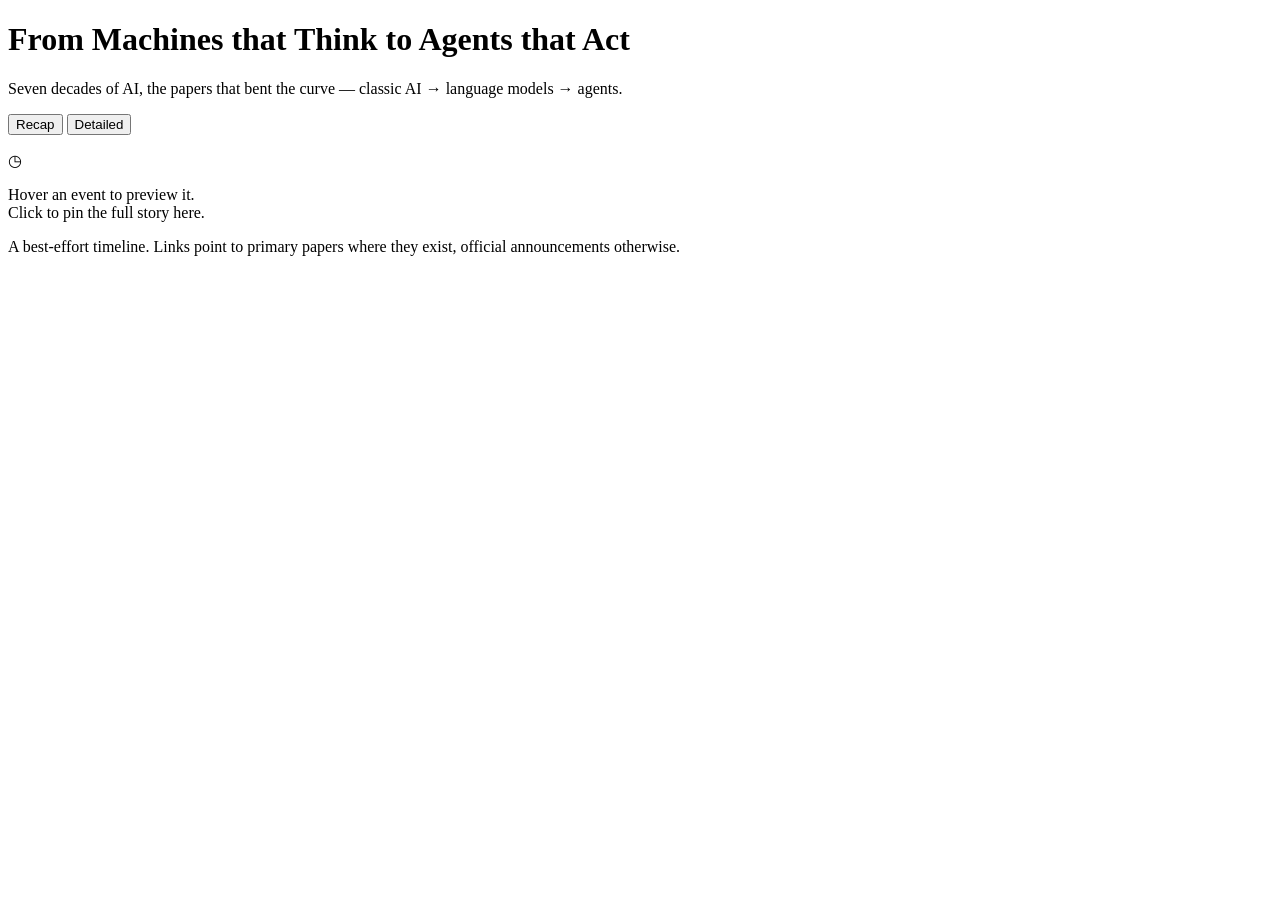
==== index.html @ b3e500d6 "chore: scaffold timeline project" ====
<!DOCTYPE html>
<html lang="en">
<head>
  <meta charset="UTF-8" />
  <meta name="viewport" content="width=device-width, initial-scale=1.0" />
  <title>AI → LLM → Agent · A Timeline</title>
  <link rel="stylesheet" href="styles.css" />
</head>
<body>
  <header class="site-header">
    <div class="title-block">
      <h1>From Machines that Think to Agents that Act</h1>
      <p class="tagline">Seven decades of AI, the papers that bent the curve — <span class="era-ai">classic AI</span> → <span class="era-llm">language models</span> → <span class="era-agent">agents</span>.</p>
    </div>
    <div class="view-toggle" role="group" aria-label="View density">
      <button id="toggle-brief" class="toggle-btn is-active" data-view="brief" aria-pressed="true">Recap</button>
      <button id="toggle-detailed" class="toggle-btn" data-view="detailed" aria-pressed="false">Detailed</button>
    </div>
  </header>

  <main class="timeline">
    <section id="spine" class="spine" aria-label="Timeline events"></section>
    <aside id="detail" class="detail" aria-live="polite">
      <div class="detail-empty">
        <p class="detail-empty-icon">◷</p>
        <p>Hover an event to preview it.<br/>Click to pin the full story here.</p>
      </div>
    </aside>
  </main>

  <footer class="site-footer">
    <p>A best-effort timeline. Links point to primary papers where they exist, official announcements otherwise.</p>
  </footer>

  <script src="app.js"></script>
</body>
</html>
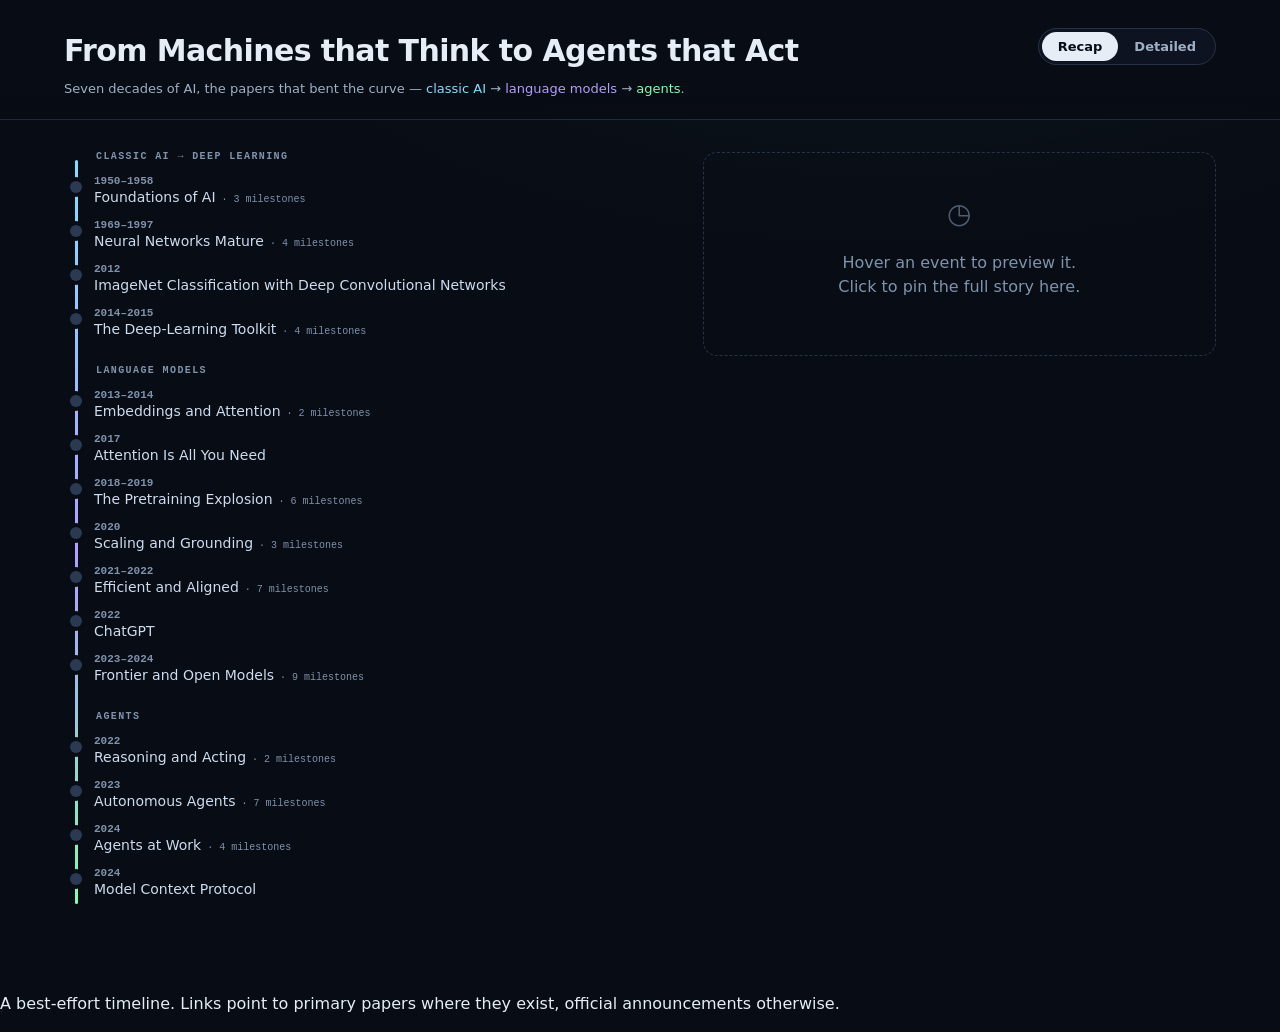
==== commit b5008f81: "polish: a11y refinements (keyboard focus, drop verbose live-region) + data load error handling" ====
--- a/index.html
+++ b/index.html
@@ -20,7 +20,7 @@
 
   <main class="timeline">
     <section id="spine" class="spine" aria-label="Timeline events"></section>
-    <aside id="detail" class="detail" aria-live="polite">
+    <aside id="detail" class="detail">
       <div class="detail-empty">
         <p class="detail-empty-icon">◷</p>
         <p>Hover an event to preview it.<br/>Click to pin the full story here.</p>
--- a/styles.css
+++ b/styles.css
@@ -0,0 +1,147 @@
+:root {
+  --bg:        #080c14;
+  --panel:     #0d1320;
+  --panel-2:   #121a2a;
+  --line:      #263247;
+  --line-soft: #1e2a3e;
+  --ink:       #e6edf6;
+  --ink-dim:   #9fb0c6;
+  --ink-faint: #7f93ac;
+  --era-ai:    #7ee0ff;
+  --era-llm:   #b39dff;
+  --era-agent: #7dffb0;
+  --mono: ui-monospace, SFMono-Regular, "SF Mono", Menlo, monospace;
+  --sans: -apple-system, system-ui, "Segoe UI", Roboto, sans-serif;
+}
+* { box-sizing: border-box; }
+html { scroll-behavior: smooth; }
+body {
+  margin: 0; background: var(--bg); color: var(--ink);
+  font-family: var(--sans); line-height: 1.5;
+  background-image: radial-gradient(1200px 600px at 70% -10%, rgba(126,224,255,.05), transparent 60%);
+}
+.era-ai { color: var(--era-ai); } .era-llm { color: var(--era-llm); } .era-agent { color: var(--era-agent); }
+
+.site-header {
+  display: flex; justify-content: space-between; align-items: flex-start; gap: 24px;
+  padding: 28px clamp(16px, 5vw, 64px) 20px;
+  border-bottom: 1px solid var(--line-soft);
+  position: sticky; top: 0; z-index: 5;
+  background: linear-gradient(180deg, var(--bg) 70%, rgba(8,12,20,.85));
+  backdrop-filter: blur(6px);
+}
+.title-block h1 { margin: 0 0 6px; font-size: clamp(20px, 3vw, 30px); letter-spacing: -.02em; }
+.tagline { margin: 0; color: var(--ink-dim); font-size: 13px; }
+
+.view-toggle { display: inline-flex; background: var(--panel); border: 1px solid var(--line); border-radius: 999px; padding: 3px; flex-shrink: 0; }
+.toggle-btn {
+  appearance: none; border: 0; background: transparent; color: var(--ink-dim);
+  font-family: var(--sans); font-size: 13px; font-weight: 600; padding: 7px 16px;
+  border-radius: 999px; cursor: pointer; transition: color .2s, background .2s;
+}
+.toggle-btn.is-active { color: var(--bg); background: var(--ink); }
+.toggle-btn:not(.is-active):hover { color: var(--ink); }
+
+.timeline {
+  display: grid; grid-template-columns: minmax(0, 1.15fr) minmax(0, 1fr);
+  gap: clamp(16px, 4vw, 48px);
+  padding: 32px clamp(16px, 5vw, 64px) 64px;
+  align-items: start;
+}
+
+/* spine */
+.spine { position: relative; padding-left: 30px; }
+.spine::before {
+  content: ""; position: absolute; left: 11px; top: 8px; bottom: 8px; width: 3px;
+  border-radius: 2px;
+  background: linear-gradient(180deg, var(--era-ai), var(--era-llm) 55%, var(--era-agent));
+}
+.era-band { font: 600 10px/1 var(--mono); letter-spacing: .14em; text-transform: uppercase;
+  color: var(--ink-faint); margin: 26px 0 14px; padding-left: 2px; }
+.era-band:first-child { margin-top: 0; }
+
+.event { position: relative; margin: 0 0 12px; cursor: pointer; }
+.event-dot {
+  position: absolute; left: -24px; top: 5px; width: 12px; height: 12px; border-radius: 50%;
+  background: #2b3a52; box-shadow: 0 0 0 4px var(--bg); transition: background .2s, box-shadow .2s, transform .2s;
+}
+.event-year { font: 600 11px/1 var(--mono); color: var(--ink-faint); }
+.event-title { font-size: 14px; color: #cddcef; transition: color .2s; }
+.event:hover .event-title, .event:focus-visible .event-title { color: #fff; }
+.event-count { font: 500 10px/1 var(--mono); color: var(--ink-faint); margin-left: 6px; }
+.event:focus-visible { outline: none; }
+
+/* ── Block A: hover inline-expand + dot flair ── */
+.event:hover .event-dot, .event:focus-visible .event-dot {
+  background: var(--c); box-shadow: 0 0 0 4px var(--bg), 0 0 12px var(--c);
+  transform: scale(1.15);
+}
+.event-inline { overflow: hidden; max-height: 0; opacity: 0;
+  transition: max-height .22s ease, opacity .22s ease, margin .22s ease; margin-top: 0; }
+.event-inline[hidden] { display: block; } /* animate instead of snap */
+.event.is-open .event-inline { max-height: 180px; opacity: 1; margin-top: 8px; }
+.inline-card {
+  background: var(--panel-2); border: 1px solid var(--line);
+  border-left: 3px solid var(--c); border-radius: 9px; padding: 9px 12px;
+  font-size: 12px; line-height: 1.5; color: var(--ink-dim);
+}
+.inline-card .it { font: 600 9px/1.4 var(--mono); letter-spacing: .08em; text-transform: uppercase; color: var(--c); display: block; margin-bottom: 3px; }
+.inline-card .hint { color: var(--ink-faint); }
+@media (prefers-reduced-motion: reduce) {
+  .event-inline { transition: none; }
+}
+
+/* ── Block B: pinned detail panel + opening reveal + diagrams ── */
+.detail { position: sticky; top: 120px; }
+.detail-empty { border: 1px dashed var(--line); border-radius: 14px; padding: 40px 24px;
+  text-align: center; color: var(--ink-faint); }
+.detail-empty-icon { font-size: 28px; margin: 0 0 10px; opacity: .6; }
+
+.detail-card {
+  background: var(--panel); border: 1px solid var(--line);
+  border-left: 3px solid var(--c); border-radius: 14px; padding: 22px 22px 24px;
+  transform-origin: top center;
+}
+.detail-card.revealing { animation: cardOpen .26s cubic-bezier(.2,.7,.3,1); }
+@keyframes cardOpen {
+  from { opacity: 0; transform: scaleY(.96) translateY(-6px); }
+  to   { opacity: 1; transform: none; }
+}
+.detail-card .d-era { font: 600 10px/1 var(--mono); letter-spacing: .12em; text-transform: uppercase; color: var(--c); }
+.detail-card h2 { margin: 6px 0 2px; font-size: 21px; color: #fff; }
+.detail-card .d-meta { font: 11px/1.4 var(--mono); color: var(--ink-faint); margin-bottom: 14px; }
+.detail-card .d-long { font-size: 13.5px; line-height: 1.65; color: #c4d2e4; margin: 0 0 14px; }
+.detail-card .d-diagram { background: #0a0f17; border: 1px dashed var(--line); border-radius: 10px;
+  padding: 14px; margin: 0 0 14px; text-align: center; font: 10px/1.4 var(--mono); color: var(--ink-faint); }
+.detail-card .d-diagram svg { display: block; margin: 0 auto 6px; }
+.detail-card .d-impact { background: rgba(125,255,176,.06); border-left: 2px solid var(--era-agent);
+  border-radius: 7px; padding: 9px 12px; font-size: 12px; color: #a9e8c4; margin: 0 0 14px; }
+.detail-card .d-members { list-style: none; padding: 0; margin: 0 0 14px; }
+.detail-card .d-members li { font-size: 12px; padding: 4px 0; border-top: 1px solid var(--line-soft); }
+.detail-card .d-members .my { font-family: var(--mono); color: var(--ink-faint); margin-right: 8px; }
+.detail-card .d-members a { color: var(--ink-dim); text-decoration: none; }
+.detail-card .d-members a:hover { color: var(--ink); text-decoration: underline; }
+.detail-card .d-link { display: inline-block; font: 600 12px/1 var(--sans); color: var(--bg);
+  background: var(--c); border-radius: 7px; padding: 9px 14px; text-decoration: none; }
+.detail-card.revealing > * { animation: blockIn .3s both; }
+.detail-card.revealing > *:nth-child(1){animation-delay:.02s}
+.detail-card.revealing > *:nth-child(2){animation-delay:.05s}
+.detail-card.revealing > *:nth-child(3){animation-delay:.09s}
+.detail-card.revealing > *:nth-child(4){animation-delay:.13s}
+.detail-card.revealing > *:nth-child(5){animation-delay:.17s}
+.detail-card.revealing > *:nth-child(6){animation-delay:.21s}
+@keyframes blockIn { from { opacity: 0; transform: translateY(8px); } to { opacity: 1; transform: none; } }
+.event.is-pinned .event-dot { background: var(--c); box-shadow: 0 0 0 4px var(--bg), 0 0 14px var(--c); }
+@media (prefers-reduced-motion: reduce) {
+  .detail-card.revealing, .detail-card.revealing > * { animation: none; }
+}
+
+.load-error { color: var(--ink-dim); font-size: 14px; line-height: 1.6; max-width: 46ch; }
+.load-error code { font-family: var(--mono); color: var(--era-ai); }
+
+@media (max-width: 760px) {
+  .timeline { grid-template-columns: 1fr; }
+  .detail { position: static; order: 2; }
+  .detail:empty { display: none; }
+  .site-header { flex-direction: column; gap: 14px; }
+}
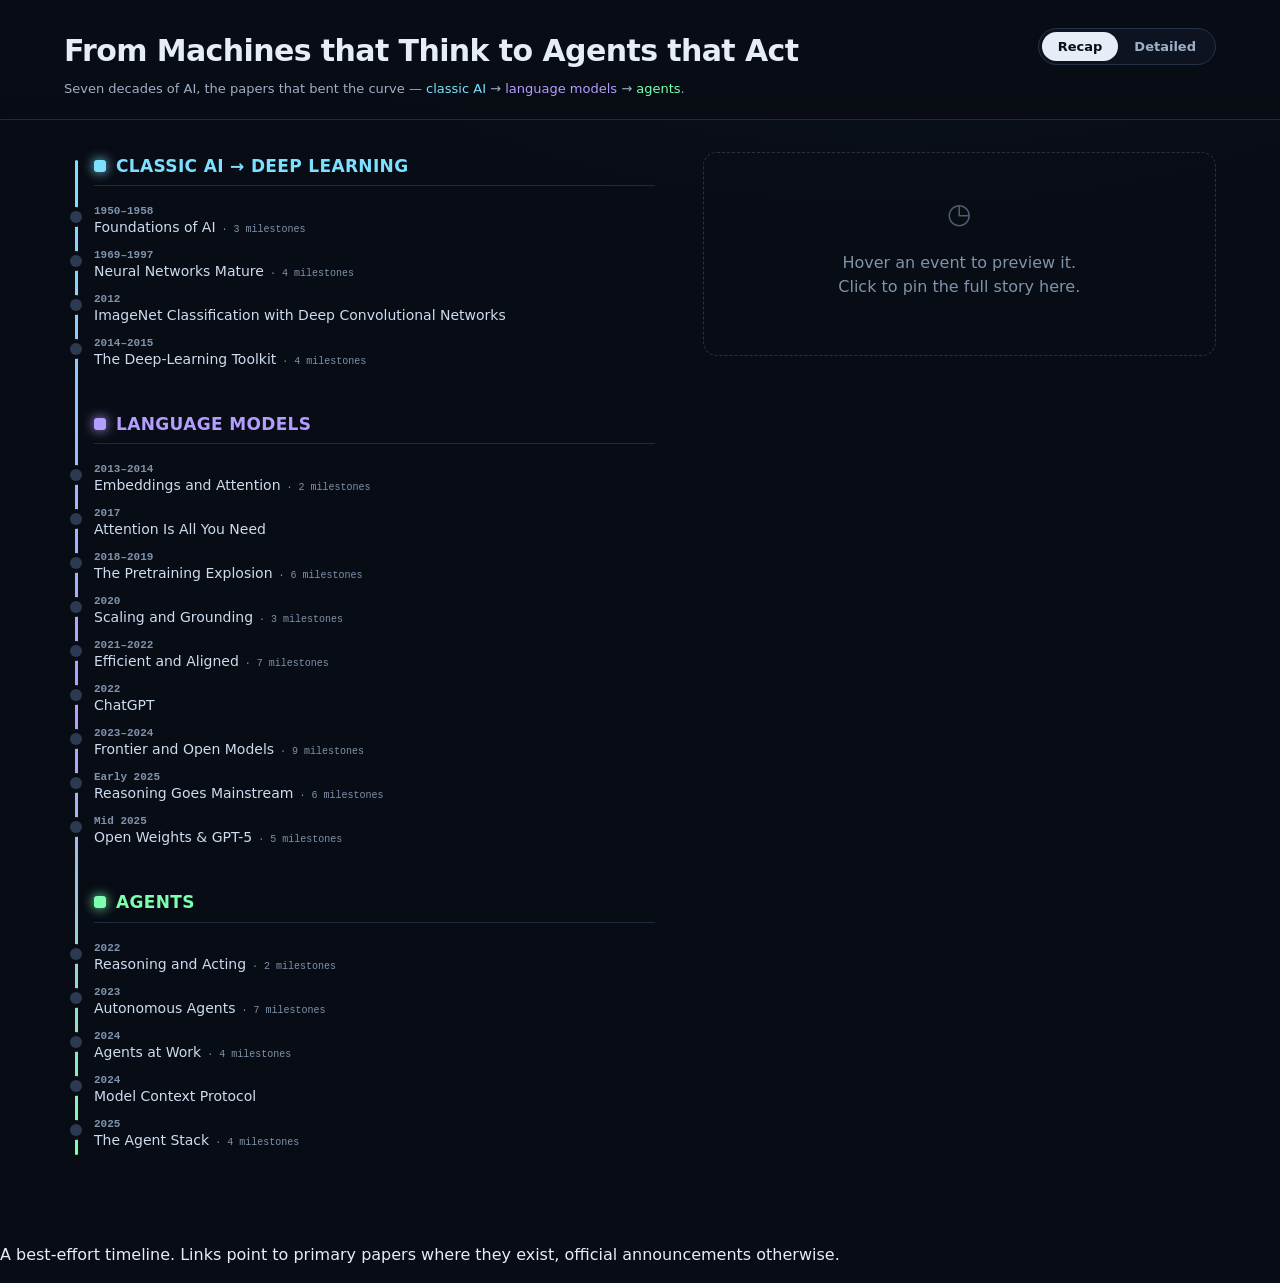
==== commit f7122eda: "feat: enlarge era headings, type filters, 8 new diagrams, local image pipeline" ====
--- a/index.html
+++ b/index.html
@@ -18,6 +18,8 @@
     </div>
   </header>
 
+  <nav id="filters" class="filters" aria-label="Filter events by type" hidden></nav>
+
   <main class="timeline">
     <section id="spine" class="spine" aria-label="Timeline events"></section>
     <aside id="detail" class="detail">
--- a/styles.css
+++ b/styles.css
@@ -56,9 +56,13 @@
   border-radius: 2px;
   background: linear-gradient(180deg, var(--era-ai), var(--era-llm) 55%, var(--era-agent));
 }
-.era-band { font: 600 10px/1 var(--mono); letter-spacing: .14em; text-transform: uppercase;
-  color: var(--ink-faint); margin: 26px 0 14px; padding-left: 2px; }
-.era-band:first-child { margin-top: 0; }
+/* Era sub-headings: large, colored section dividers that clearly outrank event titles. */
+.era-band { font: 800 17px/1.2 var(--sans); letter-spacing: .02em; text-transform: uppercase;
+  margin: 44px 0 20px; padding-bottom: 9px; border-bottom: 1px solid var(--line-soft);
+  display: flex; align-items: center; gap: 10px; }
+.era-band::before { content: ""; width: 12px; height: 12px; border-radius: 3px;
+  background: currentColor; box-shadow: 0 0 12px currentColor; flex-shrink: 0; }
+.era-band:first-child { margin-top: 4px; }
 
 .event { position: relative; margin: 0 0 12px; cursor: pointer; }
 .event-dot {
@@ -139,6 +143,24 @@
 .load-error { color: var(--ink-dim); font-size: 14px; line-height: 1.6; max-width: 46ch; }
 .load-error code { font-family: var(--mono); color: var(--era-ai); }
 
+/* Type filter bar (Detailed view only) */
+.filters { display: flex; align-items: center; gap: 8px; flex-wrap: wrap;
+  padding: 4px clamp(16px, 5vw, 64px) 0; }
+.filters[hidden] { display: none; }
+.filter-label { font: 600 10px/1 var(--mono); letter-spacing: .12em; text-transform: uppercase;
+  color: var(--ink-faint); margin-right: 4px; }
+.filter-btn { appearance: none; border: 1px solid var(--line); background: var(--panel);
+  color: var(--ink-dim); font: 600 12px/1 var(--sans); padding: 7px 14px; border-radius: 999px;
+  cursor: pointer; transition: color .15s, background .15s, border-color .15s; }
+.filter-btn:hover { color: var(--ink); border-color: #3a4a63; }
+.filter-btn.is-active { color: var(--bg); background: var(--ink); border-color: var(--ink); }
+
+/* Local images in the detail panel */
+.detail-card .d-image { margin: 0 0 14px; }
+.detail-card .d-image img { width: 100%; height: auto; display: block;
+  border-radius: 10px; border: 1px solid var(--line); }
+.detail-card .d-image figcaption { font: 10px/1.4 var(--mono); color: var(--ink-faint); margin-top: 6px; }
+
 @media (max-width: 760px) {
   .timeline { grid-template-columns: 1fr; }
   .detail { position: static; order: 2; }
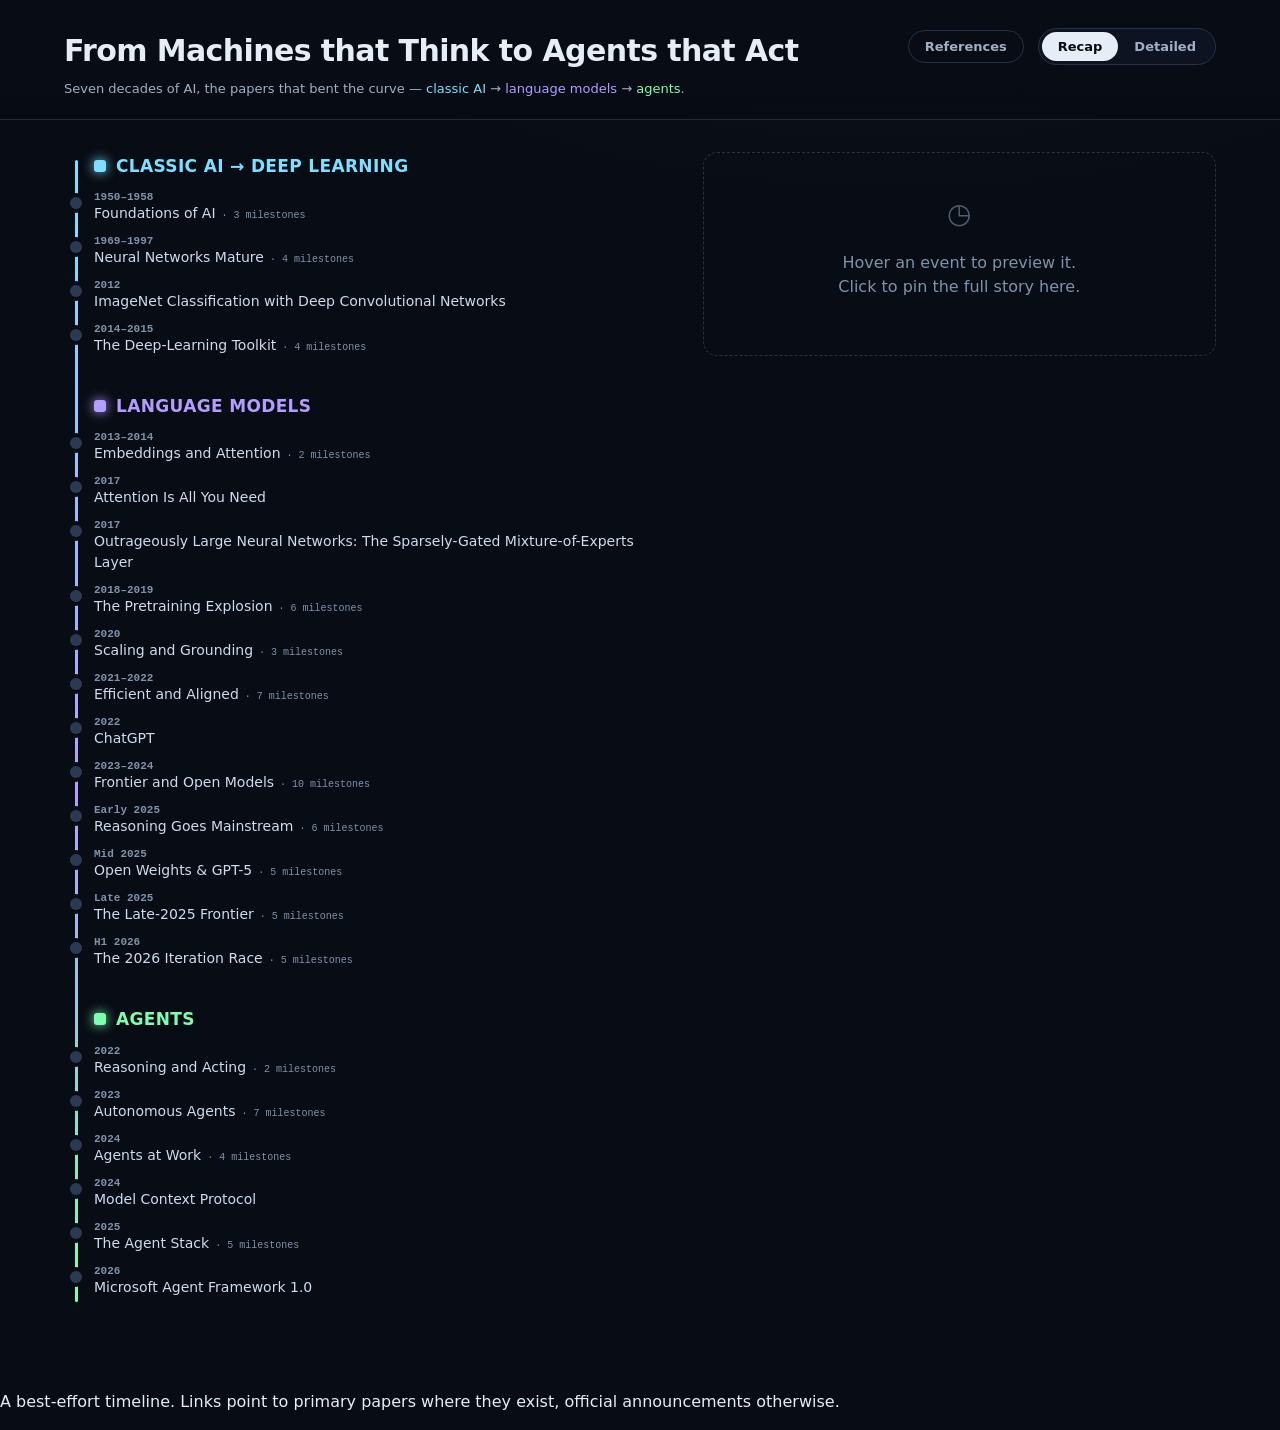
==== commit d7907f8c: "feat: References page + sourced source dates - Add a References view (references.html/.js) linked fr" ====
--- a/index.html
+++ b/index.html
@@ -12,9 +12,12 @@
       <h1>From Machines that Think to Agents that Act</h1>
       <p class="tagline">Seven decades of AI, the papers that bent the curve — <span class="era-ai">classic AI</span> → <span class="era-llm">language models</span> → <span class="era-agent">agents</span>.</p>
     </div>
-    <div class="view-toggle" role="group" aria-label="View density">
-      <button id="toggle-brief" class="toggle-btn is-active" data-view="brief" aria-pressed="true">Recap</button>
-      <button id="toggle-detailed" class="toggle-btn" data-view="detailed" aria-pressed="false">Detailed</button>
+    <div class="header-actions">
+      <a class="nav-link" href="references.html">References</a>
+      <div class="view-toggle" role="group" aria-label="View density">
+        <button id="toggle-brief" class="toggle-btn is-active" data-view="brief" aria-pressed="true">Recap</button>
+        <button id="toggle-detailed" class="toggle-btn" data-view="detailed" aria-pressed="false">Detailed</button>
+      </div>
     </div>
   </header>
 
--- a/styles.css
+++ b/styles.css
@@ -42,6 +42,13 @@
 .toggle-btn.is-active { color: var(--bg); background: var(--ink); }
 .toggle-btn:not(.is-active):hover { color: var(--ink); }
 
+.header-actions { display: flex; align-items: center; gap: 14px; flex-shrink: 0; }
+.nav-link {
+  font: 600 13px/1 var(--sans); color: var(--ink-dim); text-decoration: none;
+  border: 1px solid var(--line); border-radius: 999px; padding: 9px 16px; white-space: nowrap;
+}
+.nav-link:hover { color: var(--ink); border-color: #3a4a63; }
+
 .timeline {
   display: grid; grid-template-columns: minmax(0, 1.15fr) minmax(0, 1fr);
   gap: clamp(16px, 4vw, 48px);
@@ -56,10 +63,9 @@
   border-radius: 2px;
   background: linear-gradient(180deg, var(--era-ai), var(--era-llm) 55%, var(--era-agent));
 }
-/* Era sub-headings: large, colored section dividers that clearly outrank event titles. */
+/* Era sub-headings: large, colored section headers that clearly outrank event titles. */
 .era-band { font: 800 17px/1.2 var(--sans); letter-spacing: .02em; text-transform: uppercase;
-  margin: 44px 0 20px; padding-bottom: 9px; border-bottom: 1px solid var(--line-soft);
-  display: flex; align-items: center; gap: 10px; }
+  margin: 40px 0 16px; display: flex; align-items: center; gap: 10px; }
 .era-band::before { content: ""; width: 12px; height: 12px; border-radius: 3px;
   background: currentColor; box-shadow: 0 0 12px currentColor; flex-shrink: 0; }
 .era-band:first-child { margin-top: 4px; }
@@ -155,15 +161,70 @@
 .filter-btn:hover { color: var(--ink); border-color: #3a4a63; }
 .filter-btn.is-active { color: var(--bg); background: var(--ink); border-color: var(--ink); }
 
+/* Acronym tooltips in the click summary */
+.gloss { text-decoration: none; border-bottom: 1px dotted var(--ink-faint);
+  cursor: help; position: relative; font-style: normal; }
+.gloss:hover, .gloss:focus-visible { border-bottom-color: var(--c, var(--era-llm)); outline: none; }
+.gloss::after {
+  content: attr(data-tip); position: absolute; left: 50%; bottom: calc(100% + 9px);
+  transform: translateX(-50%) translateY(4px);
+  background: #18223a; color: var(--ink); border: 1px solid var(--c, var(--line));
+  border-radius: 9px; padding: 7px 11px; font: 500 11.5px/1.45 var(--sans);
+  white-space: normal; width: max-content; max-width: 230px; text-align: center;
+  box-shadow: 0 10px 30px rgba(0,0,0,.55); opacity: 0; pointer-events: none;
+  transition: opacity .15s ease, transform .15s ease; z-index: 30; }
+.gloss::before {
+  content: ""; position: absolute; left: 50%; bottom: calc(100% + 3px);
+  transform: translateX(-50%); border: 6px solid transparent;
+  border-top-color: var(--c, var(--line)); opacity: 0; transition: opacity .15s ease; z-index: 30; }
+.gloss:hover::after, .gloss:focus-visible::after { opacity: 1; transform: translateX(-50%) translateY(0); }
+.gloss:hover::before, .gloss:focus-visible::before { opacity: 1; }
+
 /* Local images in the detail panel */
 .detail-card .d-image { margin: 0 0 14px; }
 .detail-card .d-image img { width: 100%; height: auto; display: block;
   border-radius: 10px; border: 1px solid var(--line); }
 .detail-card .d-image figcaption { font: 10px/1.4 var(--mono); color: var(--ink-faint); margin-top: 6px; }
 
+/* ── References page ── */
+.references { padding: 32px clamp(16px, 5vw, 64px) 64px; max-width: 1080px; }
+.ref-loading { color: var(--ink-faint); font-size: 14px; }
+.ref-group { margin: 0 0 34px; }
+.ref-domain {
+  display: flex; align-items: baseline; gap: 12px;
+  padding-bottom: 10px; margin-bottom: 12px; border-bottom: 1px solid var(--line-soft);
+}
+/* Domain is the headline: large, bright mono — clearly outranks its entries. */
+.ref-domain-name { font: 800 21px/1.15 var(--mono); color: #fff; letter-spacing: -.01em; }
+.ref-count {
+  font: 600 10px/1 var(--mono); letter-spacing: .12em; text-transform: uppercase;
+  color: var(--ink-faint);
+}
+.ref-list { list-style: none; margin: 0; padding: 0; }
+.ref-entry {
+  position: relative; display: flex; align-items: baseline; gap: 10px;
+  padding: 5px 0 5px 18px; font-size: 13.5px; line-height: 1.5;
+}
+.ref-entry::before {
+  content: ""; position: absolute; left: 1px; top: 10px; width: 7px; height: 7px;
+  border-radius: 50%; background: var(--dot, var(--ink-faint));
+}
+.ref-entry[data-era="ai"]    { --dot: var(--era-ai); }
+.ref-entry[data-era="llm"]   { --dot: var(--era-llm); }
+.ref-entry[data-era="agent"] { --dot: var(--era-agent); }
+.ref-date {
+  flex-shrink: 0; min-width: 92px; white-space: nowrap;
+  font: 600 12.5px/1.5 var(--mono); color: var(--ink-faint);
+}
+.ref-sep { flex-shrink: 0; color: var(--line); }
+.ref-topic { color: var(--ink-dim); text-decoration: none; }
+.ref-topic:hover { color: var(--ink); text-decoration: underline; }
+
 @media (max-width: 760px) {
   .timeline { grid-template-columns: 1fr; }
   .detail { position: static; order: 2; }
   .detail:empty { display: none; }
   .site-header { flex-direction: column; gap: 14px; }
-}
+  .ref-entry { flex-wrap: wrap; row-gap: 0; }
+  .ref-entry .ref-sep { display: none; }
+}
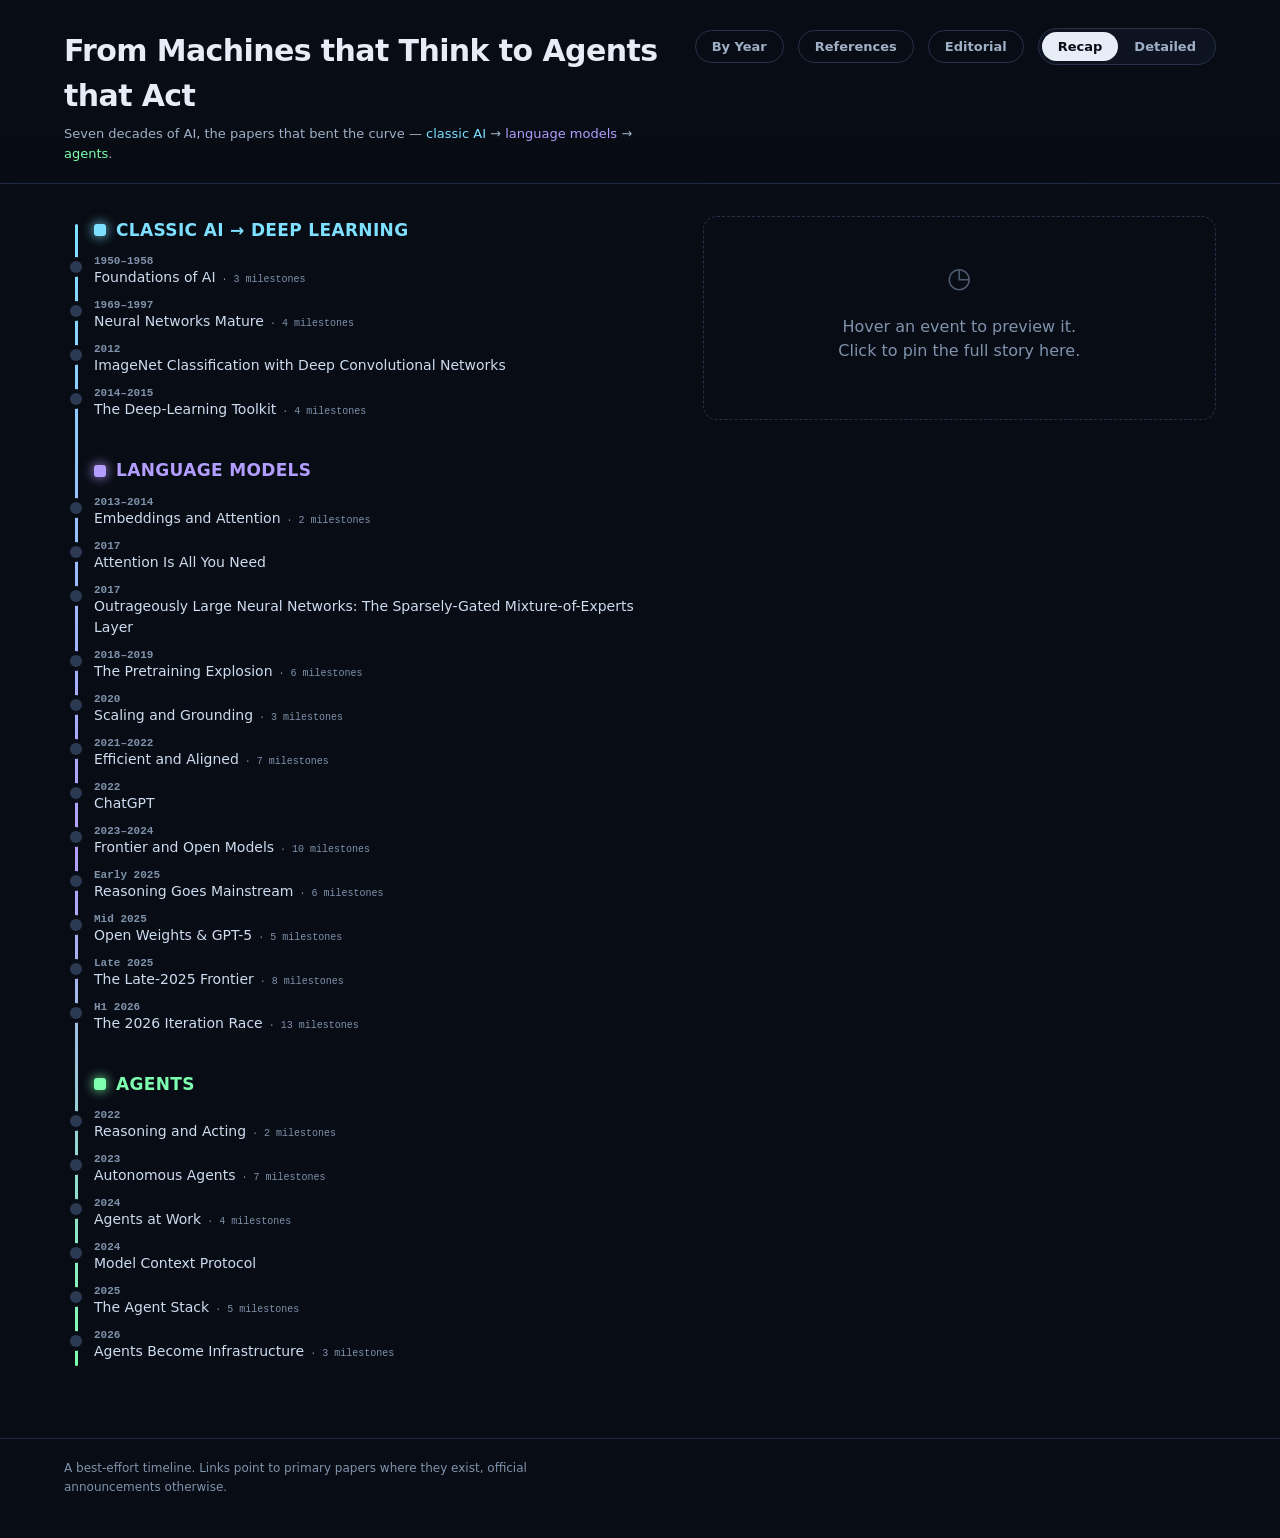
==== commit 49e44e46: "feat: Editorial Notes page + horizontal "By Year" view - editorial.html: short curated-not-comprehen" ====
--- a/index.html
+++ b/index.html
@@ -13,7 +13,9 @@
       <p class="tagline">Seven decades of AI, the papers that bent the curve — <span class="era-ai">classic AI</span> → <span class="era-llm">language models</span> → <span class="era-agent">agents</span>.</p>
     </div>
     <div class="header-actions">
+      <a class="nav-link" href="years.html">By Year</a>
       <a class="nav-link" href="references.html">References</a>
+      <a class="nav-link" href="editorial.html">Editorial</a>
       <div class="view-toggle" role="group" aria-label="View density">
         <button id="toggle-brief" class="toggle-btn is-active" data-view="brief" aria-pressed="true">Recap</button>
         <button id="toggle-detailed" class="toggle-btn" data-view="detailed" aria-pressed="false">Detailed</button>
@@ -37,6 +39,7 @@
     <p>A best-effort timeline. Links point to primary papers where they exist, official announcements otherwise.</p>
   </footer>
 
+  <script src="timeline-core.js"></script>
   <script src="app.js"></script>
 </body>
 </html>
--- a/styles.css
+++ b/styles.css
@@ -149,6 +149,15 @@
 .load-error { color: var(--ink-dim); font-size: 14px; line-height: 1.6; max-width: 46ch; }
 .load-error code { font-family: var(--mono); color: var(--era-ai); }
 
+/* Footer disclaimers: quiet small-print that recedes from the content. */
+.site-footer {
+  padding: 20px clamp(16px, 5vw, 64px) 40px;
+  border-top: 1px solid var(--line-soft);
+  color: var(--ink-faint);
+}
+.site-footer p { margin: 0; font-size: 12px; line-height: 1.6; max-width: 72ch; }
+.site-footer code { font-family: var(--mono); font-size: 11.5px; color: var(--ink-dim); }
+
 /* Type filter bar (Detailed view only) */
 .filters { display: flex; align-items: center; gap: 8px; flex-wrap: wrap;
   padding: 4px clamp(16px, 5vw, 64px) 0; }
@@ -220,11 +229,75 @@
 .ref-topic { color: var(--ink-dim); text-decoration: none; }
 .ref-topic:hover { color: var(--ink); text-decoration: underline; }
 
+/* ── Editorial page ── */
+.editorial { padding: 32px clamp(16px, 5vw, 64px) 56px; max-width: 720px; }
+.editorial .lead { margin: 0 0 22px; font-size: 16px; line-height: 1.7; color: var(--ink); }
+.editorial h2 {
+  margin: 28px 0 8px; font: 700 13px/1.3 var(--sans); letter-spacing: .04em;
+  text-transform: uppercase; color: var(--era-llm);
+}
+.editorial p { margin: 0 0 12px; font-size: 14px; line-height: 1.75; color: var(--ink-dim); }
+.editorial a { color: var(--era-ai); text-decoration: none; }
+.editorial a:hover { text-decoration: underline; }
+.editorial strong { color: var(--ink); }
+.editorial em { font-style: normal; font-weight: 600; color: var(--ink); }
+
+/* ── By Year (horizontal) view ── */
+.years { padding: 18px clamp(16px, 5vw, 64px) 56px; }
+.years-scroll { overflow-x: auto; overflow-y: hidden; padding-top: 8px; }
+.years-chart {
+  display: flex; align-items: flex-end; gap: 0; width: max-content;
+  min-height: 300px; padding-right: 48px;
+}
+.yr-col { flex: 0 0 22px; width: 22px; display: flex; flex-direction: column; align-items: center; }
+.yr-stack { display: flex; flex-direction: column-reverse; align-items: center; gap: 3px; padding-bottom: 6px; }
+.yr-chip {
+  width: 14px; height: 11px; padding: 0; border-radius: 3px; cursor: pointer;
+  border: 1px solid var(--c); background: color-mix(in srgb, var(--c) 26%, transparent);
+  transition: transform .12s ease, box-shadow .12s ease, background .12s ease;
+}
+.yr-chip[data-era="ai"] { --c: var(--era-ai); }
+.yr-chip[data-era="llm"] { --c: var(--era-llm); }
+.yr-chip[data-era="agent"] { --c: var(--era-agent); }
+.yr-chip:hover, .yr-chip:focus-visible {
+  transform: scale(1.28); outline: none; background: var(--c); box-shadow: 0 0 10px var(--c);
+}
+.yr-chip.is-pinned { background: var(--c); box-shadow: 0 0 0 2px var(--bg), 0 0 0 3px var(--c); }
+.yr-tick {
+  width: 100%; min-height: 16px; padding-top: 5px; border-top: 1px solid var(--line-soft);
+  font: 600 9px/1 var(--mono); color: var(--ink-faint); text-align: center;
+}
+.yr-tick.is-labelled { color: var(--ink-dim); }
+.years-hint { margin: 14px 0 26px; font-size: 12px; color: var(--ink-faint); }
+.years-detail { max-width: 640px; }
+.years-detail:empty { display: none; }
+
+/* floating hover tooltip for the by-year chips */
+.years-tip {
+  position: fixed; z-index: 50; max-width: 280px; pointer-events: none;
+  background: #18223a; border: 1px solid var(--c, var(--line));
+  border-left: 3px solid var(--c, var(--era-llm)); border-radius: 10px; padding: 9px 12px;
+  box-shadow: 0 12px 34px rgba(0,0,0,.6);
+  opacity: 0; transform: translateY(4px); transition: opacity .14s ease, transform .14s ease;
+}
+.years-tip.is-on { opacity: 1; transform: translateY(0); }
+.years-tip[hidden] { display: none; }
+.years-tip .tip-meta {
+  display: block; margin-bottom: 3px; font: 600 9px/1.4 var(--mono);
+  letter-spacing: .08em; text-transform: uppercase; color: var(--c, var(--era-llm));
+}
+.years-tip .tip-title { display: block; margin-bottom: 3px; font-size: 13px; color: #fff; }
+.years-tip .tip-short { display: block; font-size: 11.5px; line-height: 1.5; color: var(--ink-dim); }
+@media (prefers-reduced-motion: reduce) {
+  .yr-chip, .years-tip { transition: none; }
+}
+
 @media (max-width: 760px) {
   .timeline { grid-template-columns: 1fr; }
   .detail { position: static; order: 2; }
   .detail:empty { display: none; }
   .site-header { flex-direction: column; gap: 14px; }
+  .header-actions { flex-wrap: wrap; }
   .ref-entry { flex-wrap: wrap; row-gap: 0; }
   .ref-entry .ref-sep { display: none; }
 }
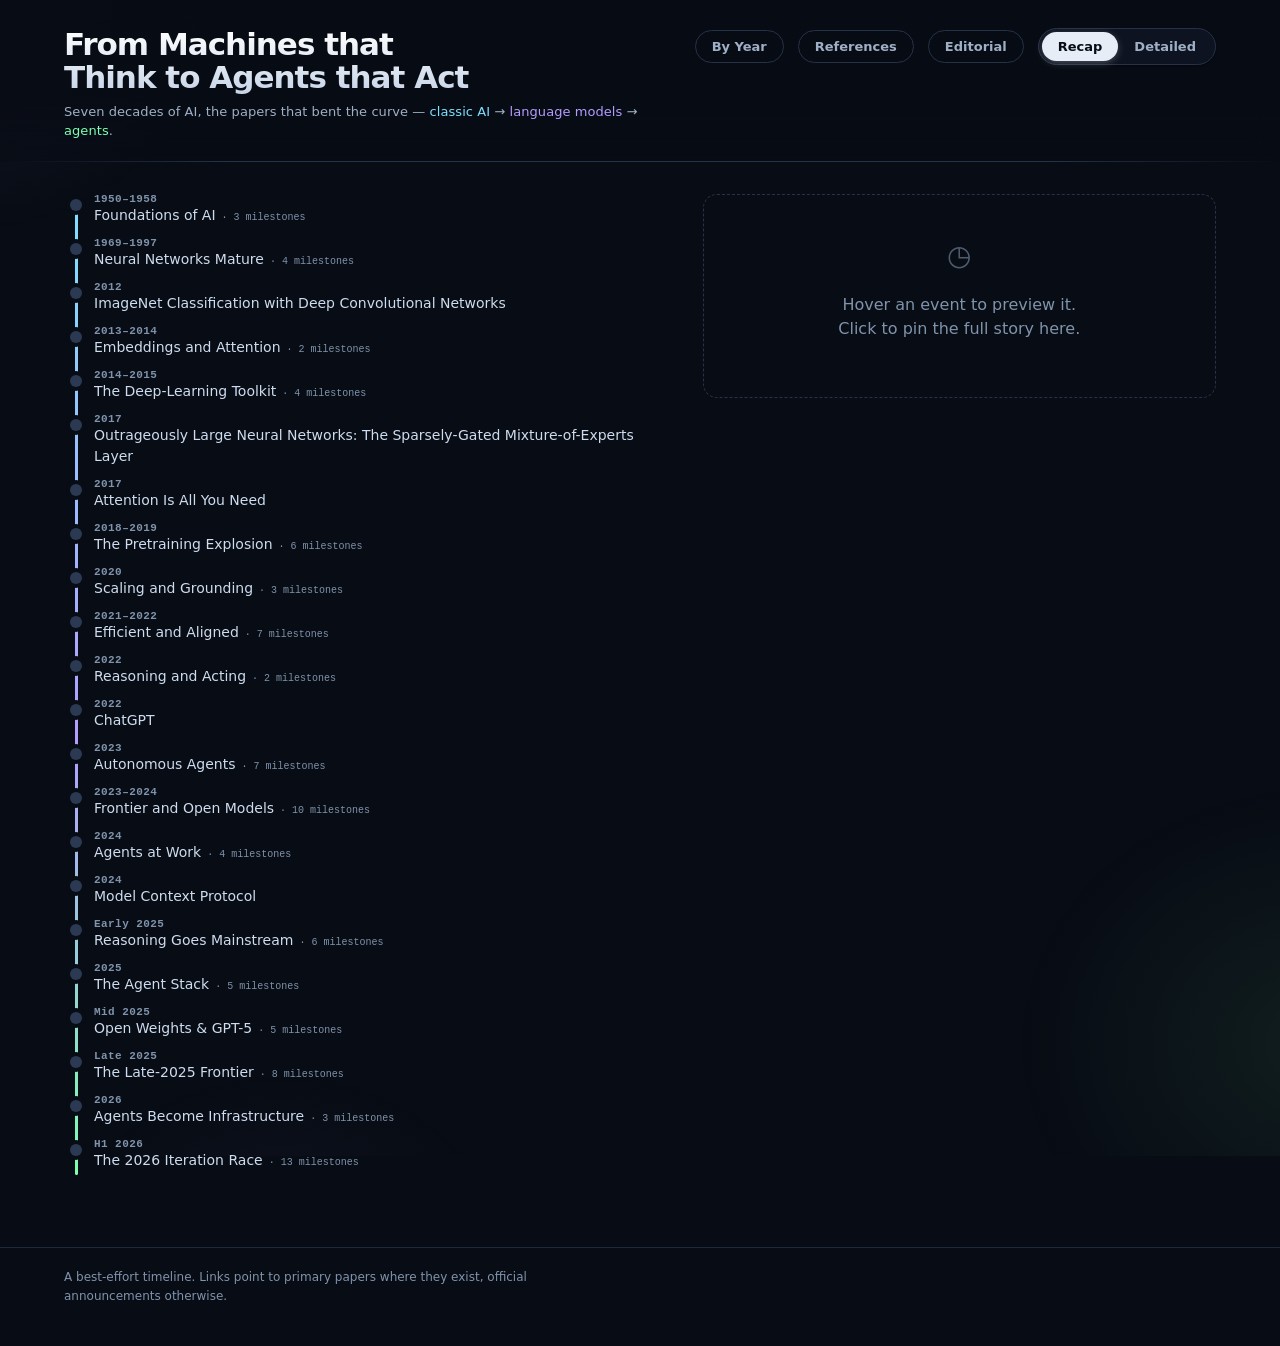
==== commit 2e1e5766: "feat: integrate Claude Design motion layer (chronological kept) Bring in the redesign's motion/polis" ====
--- a/index.html
+++ b/index.html
@@ -5,6 +5,7 @@
   <meta name="viewport" content="width=device-width, initial-scale=1.0" />
   <title>AI → LLM → Agent · A Timeline</title>
   <link rel="stylesheet" href="styles.css" />
+  <script src="motion.js"></script>
 </head>
 <body>
   <header class="site-header">
--- a/styles.css
+++ b/styles.css
@@ -1,5 +1,6 @@
 :root {
   --bg:        #080c14;
+  --bg-2:      #0a0f1a;
   --panel:     #0d1320;
   --panel-2:   #121a2a;
   --line:      #263247;
@@ -12,42 +13,97 @@
   --era-agent: #7dffb0;
   --mono: ui-monospace, SFMono-Regular, "SF Mono", Menlo, monospace;
   --sans: -apple-system, system-ui, "Segoe UI", Roboto, sans-serif;
+
+  /* motion system */
+  --ease-out:    cubic-bezier(.22,.7,.24,1);
+  --ease-spring: cubic-bezier(.34,1.46,.5,1);
+  --ease-soft:   cubic-bezier(.4,0,.2,1);
+  --dur-fast: .18s;
+  --dur:      .32s;
+  --dur-slow: .6s;
+
+  /* depth */
+  --radius: 14px;
+  --shadow-1: 0 1px 2px rgba(0,0,0,.4);
+  --shadow-2: 0 6px 18px -6px rgba(0,0,0,.5), 0 2px 6px -2px rgba(0,0,0,.4);
+  --shadow-card: 0 24px 60px -20px rgba(0,0,0,.7), 0 8px 24px -12px rgba(0,0,0,.55), inset 0 1px 0 rgba(255,255,255,.04);
 }
 * { box-sizing: border-box; }
 html { scroll-behavior: smooth; }
 body {
   margin: 0; background: var(--bg); color: var(--ink);
   font-family: var(--sans); line-height: 1.5;
-  background-image: radial-gradient(1200px 600px at 70% -10%, rgba(126,224,255,.05), transparent 60%);
+  -webkit-font-smoothing: antialiased; text-rendering: optimizeLegibility;
+}
+
+/* Ambient depth: slow-drifting era-colored glows behind everything. */
+body::before {
+  content: ""; position: fixed; inset: -20vmax; z-index: -1; pointer-events: none;
+  background:
+    radial-gradient(38vmax 30vmax at 72% -8%,  rgba(126,224,255,.10), transparent 60%),
+    radial-gradient(34vmax 30vmax at 12% 18%,  rgba(179,157,255,.085), transparent 62%),
+    radial-gradient(40vmax 34vmax at 88% 92%,  rgba(125,255,176,.075), transparent 60%),
+    radial-gradient(30vmax 26vmax at 30% 108%, rgba(179,157,255,.06), transparent 60%);
+  animation: ambientDrift 44s var(--ease-soft) infinite alternate;
+}
+@keyframes ambientDrift {
+  0%   { transform: translate3d(0,0,0) scale(1); }
+  50%  { transform: translate3d(-2.2%, 1.6%, 0) scale(1.06); }
+  100% { transform: translate3d(2%, -1.4%, 0) scale(1.03); }
+}
+@media (prefers-reduced-motion: reduce) {
+  body::before { animation: none; }
+}
+
+/* Scroll-reveal base state — only applied when JS marks the document. */
+.js-reveal [data-reveal] {
+  opacity: 0; transform: translateY(16px);
+  transition: opacity var(--dur-slow) var(--ease-out), transform var(--dur-slow) var(--ease-out);
+  will-change: opacity, transform;
+}
+.js-reveal [data-reveal].is-in { opacity: 1; transform: none; }
+@media (prefers-reduced-motion: reduce) {
+  .js-reveal [data-reveal] { opacity: 1 !important; transform: none !important; transition: none; }
 }
 .era-ai { color: var(--era-ai); } .era-llm { color: var(--era-llm); } .era-agent { color: var(--era-agent); }
 
 .site-header {
   display: flex; justify-content: space-between; align-items: flex-start; gap: 24px;
   padding: 28px clamp(16px, 5vw, 64px) 20px;
-  border-bottom: 1px solid var(--line-soft);
   position: sticky; top: 0; z-index: 5;
-  background: linear-gradient(180deg, var(--bg) 70%, rgba(8,12,20,.85));
-  backdrop-filter: blur(6px);
-}
-.title-block h1 { margin: 0 0 6px; font-size: clamp(20px, 3vw, 30px); letter-spacing: -.02em; }
-.tagline { margin: 0; color: var(--ink-dim); font-size: 13px; }
-
-.view-toggle { display: inline-flex; background: var(--panel); border: 1px solid var(--line); border-radius: 999px; padding: 3px; flex-shrink: 0; }
+  background: linear-gradient(180deg, rgba(8,12,20,.92) 60%, rgba(8,12,20,.62));
+  backdrop-filter: blur(14px) saturate(1.3);
+  -webkit-backdrop-filter: blur(14px) saturate(1.3);
+  border-bottom: 1px solid transparent;
+  border-image: linear-gradient(90deg, transparent, var(--line) 18%, var(--line) 82%, transparent) 1;
+}
+.title-block h1 {
+  margin: 0 0 7px; font-size: clamp(21px, 3.1vw, 31px); line-height: 1.08;
+  letter-spacing: -.032em; font-weight: 800; text-wrap: balance;
+  background: linear-gradient(180deg, #ffffff, #c6d4e8);
+  -webkit-background-clip: text; background-clip: text; color: transparent;
+}
+.tagline { margin: 0; color: var(--ink-dim); font-size: 13px; letter-spacing: .005em; }
+
+.view-toggle { display: inline-flex; background: var(--panel); border: 1px solid var(--line); border-radius: 999px; padding: 3px; flex-shrink: 0; position: relative; box-shadow: var(--shadow-1); }
 .toggle-btn {
   appearance: none; border: 0; background: transparent; color: var(--ink-dim);
   font-family: var(--sans); font-size: 13px; font-weight: 600; padding: 7px 16px;
-  border-radius: 999px; cursor: pointer; transition: color .2s, background .2s;
-}
-.toggle-btn.is-active { color: var(--bg); background: var(--ink); }
+  border-radius: 999px; cursor: pointer; position: relative; z-index: 1;
+  transition: color var(--dur) var(--ease-out);
+}
+.toggle-btn.is-active { color: var(--bg); background: var(--ink); box-shadow: 0 2px 10px -2px rgba(230,237,246,.4); }
+.toggle-btn { transition: color var(--dur) var(--ease-out), background var(--dur) var(--ease-spring); }
 .toggle-btn:not(.is-active):hover { color: var(--ink); }
 
 .header-actions { display: flex; align-items: center; gap: 14px; flex-shrink: 0; }
 .nav-link {
   font: 600 13px/1 var(--sans); color: var(--ink-dim); text-decoration: none;
   border: 1px solid var(--line); border-radius: 999px; padding: 9px 16px; white-space: nowrap;
-}
-.nav-link:hover { color: var(--ink); border-color: #3a4a63; }
+  transition: color var(--dur) var(--ease-out), border-color var(--dur) var(--ease-out),
+              background var(--dur) var(--ease-out), transform var(--dur) var(--ease-spring);
+}
+.nav-link:hover { color: var(--ink); border-color: #3a4a63; background: rgba(255,255,255,.025); transform: translateY(-1px); }
 
 .timeline {
   display: grid; grid-template-columns: minmax(0, 1.15fr) minmax(0, 1fr);
@@ -67,33 +123,72 @@
 .era-band { font: 800 17px/1.2 var(--sans); letter-spacing: .02em; text-transform: uppercase;
   margin: 40px 0 16px; display: flex; align-items: center; gap: 10px; }
 .era-band::before { content: ""; width: 12px; height: 12px; border-radius: 3px;
-  background: currentColor; box-shadow: 0 0 12px currentColor; flex-shrink: 0; }
+  background: currentColor; box-shadow: 0 0 12px currentColor; flex-shrink: 0;
+  animation: bandPulse 3.4s var(--ease-soft) infinite; }
 .era-band:first-child { margin-top: 4px; }
-
-.event { position: relative; margin: 0 0 12px; cursor: pointer; }
+@keyframes bandPulse {
+  0%, 100% { box-shadow: 0 0 10px currentColor; }
+  50%      { box-shadow: 0 0 18px currentColor, 0 0 4px currentColor; }
+}
+@media (prefers-reduced-motion: reduce) { .era-band::before { animation: none; } }
+
+.event { position: relative; margin: 0 0 12px; cursor: pointer;
+  transition: transform var(--dur) var(--ease-spring); }
+.event:hover, .event:focus-visible { transform: translateX(4px); }
 .event-dot {
   position: absolute; left: -24px; top: 5px; width: 12px; height: 12px; border-radius: 50%;
-  background: #2b3a52; box-shadow: 0 0 0 4px var(--bg); transition: background .2s, box-shadow .2s, transform .2s;
-}
-.event-year { font: 600 11px/1 var(--mono); color: var(--ink-faint); }
-.event-title { font-size: 14px; color: #cddcef; transition: color .2s; }
+  background: #2b3a52; box-shadow: 0 0 0 4px var(--bg);
+  transition: background var(--dur) var(--ease-out), box-shadow var(--dur) var(--ease-out), transform var(--dur) var(--ease-spring); }
+.event-year { font: 600 11px/1 var(--mono); color: var(--ink-faint); letter-spacing: .04em;
+  transition: color var(--dur) var(--ease-out); }
+.event:hover .event-year, .event:focus-visible .event-year { color: var(--c); }
+.event-title { font-size: 14px; color: #cddcef; transition: color var(--dur) var(--ease-out); }
 .event:hover .event-title, .event:focus-visible .event-title { color: #fff; }
 .event-count { font: 500 10px/1 var(--mono); color: var(--ink-faint); margin-left: 6px; }
 .event:focus-visible { outline: none; }
 
+/* Scroll-reveal for spine events — opacity base + one-shot rise animation, so
+   the persistent hidden state never clobbers the hover translateX. */
+.js-reveal .event { opacity: 0; }
+.js-reveal .event.is-in {
+  opacity: 1; transition: opacity .55s var(--ease-out);
+  animation: eventRise .55s var(--ease-out);
+}
+@keyframes eventRise { from { transform: translateY(14px); } to { transform: translateY(0); } }
+.js-reveal .era-band { opacity: 0; }
+.js-reveal .era-band.is-in {
+  opacity: 1; transition: opacity .5s var(--ease-out);
+  animation: eventRise .5s var(--ease-out);
+}
+@media (prefers-reduced-motion: reduce) {
+  .js-reveal .event, .js-reveal .era-band { opacity: 1; }
+  .js-reveal .event.is-in, .js-reveal .era-band.is-in { animation: none; transition: none; }
+}
+
+/* Safety net (set by motion.js): guarantee the final visible state even if the
+   paint clock is throttled and a transition/animation never completes. Killing
+   the transition is essential — otherwise forcing opacity starts a fresh
+   transition that itself freezes at the hidden start value. */
+.js-reveal .reveal-done { opacity: 1 !important; transition: none !important; }
+.js-reveal .event.reveal-done, .js-reveal .era-band.reveal-done { animation: none; transform: none; }
+.js-reveal [data-reveal].reveal-done { transform: none !important; }
+.js-reveal .years-chart.reveal-done .yr-chip { animation: none !important; opacity: 1 !important; transform: none !important; }
+
 /* ── Block A: hover inline-expand + dot flair ── */
 .event:hover .event-dot, .event:focus-visible .event-dot {
-  background: var(--c); box-shadow: 0 0 0 4px var(--bg), 0 0 12px var(--c);
-  transform: scale(1.15);
+  background: var(--c); box-shadow: 0 0 0 4px var(--bg), 0 0 16px var(--c), 0 0 4px var(--c);
+  transform: scale(1.25);
 }
 .event-inline { overflow: hidden; max-height: 0; opacity: 0;
-  transition: max-height .22s ease, opacity .22s ease, margin .22s ease; margin-top: 0; }
+  transition: max-height var(--dur) var(--ease-out), opacity var(--dur) var(--ease-out), margin var(--dur) var(--ease-out); margin-top: 0; }
 .event-inline[hidden] { display: block; } /* animate instead of snap */
 .event.is-open .event-inline { max-height: 180px; opacity: 1; margin-top: 8px; }
 .inline-card {
-  background: var(--panel-2); border: 1px solid var(--line);
+  background: linear-gradient(180deg, var(--panel-2), color-mix(in srgb, var(--panel-2) 88%, #000));
+  border: 1px solid var(--line);
   border-left: 3px solid var(--c); border-radius: 9px; padding: 9px 12px;
   font-size: 12px; line-height: 1.5; color: var(--ink-dim);
+  box-shadow: var(--shadow-2);
 }
 .inline-card .it { font: 600 9px/1.4 var(--mono); letter-spacing: .08em; text-transform: uppercase; color: var(--c); display: block; margin-bottom: 3px; }
 .inline-card .hint { color: var(--ink-faint); }
@@ -108,22 +203,64 @@
 .detail-empty-icon { font-size: 28px; margin: 0 0 10px; opacity: .6; }
 
 .detail-card {
-  background: var(--panel); border: 1px solid var(--line);
-  border-left: 3px solid var(--c); border-radius: 14px; padding: 22px 22px 24px;
+  position: relative; overflow: hidden;
+  background:
+    radial-gradient(120% 80% at 0% 0%, color-mix(in srgb, var(--c) 9%, transparent), transparent 55%),
+    var(--panel);
+  border: 1px solid var(--line);
+  border-left: 3px solid var(--c); border-radius: var(--radius); padding: 22px 22px 24px;
   transform-origin: top center;
-}
-.detail-card.revealing { animation: cardOpen .26s cubic-bezier(.2,.7,.3,1); }
+  box-shadow: var(--shadow-card);
+}
+/* faint top sheen */
+.detail-card::before {
+  content: ""; position: absolute; left: 0; right: 0; top: 0; height: 1px;
+  background: linear-gradient(90deg, transparent, color-mix(in srgb, var(--c) 60%, transparent), transparent);
+}
+.detail-card.revealing { animation: cardOpen .34s var(--ease-spring); }
 @keyframes cardOpen {
-  from { opacity: 0; transform: scaleY(.96) translateY(-6px); }
+  from { opacity: 0; transform: scale(.975) translateY(-8px); }
   to   { opacity: 1; transform: none; }
 }
+/* Light cross-fade used when swapping between already-pinned events. */
+.detail-card.swapping { animation: cardSwap .26s var(--ease-out); }
+@keyframes cardSwap { from { opacity: 0; transform: translateY(4px); } to { opacity: 1; transform: none; } }
+
+/* Dismiss button on a pinned card. */
+.detail-close {
+  position: absolute; top: 12px; right: 12px; z-index: 3;
+  width: 30px; height: 30px; display: grid; place-items: center; padding: 0;
+  border-radius: 50%; border: 1px solid var(--line);
+  background: color-mix(in srgb, var(--panel) 78%, transparent);
+  color: var(--ink-dim); font: 400 19px/1 var(--sans); cursor: pointer;
+  -webkit-backdrop-filter: blur(5px); backdrop-filter: blur(5px);
+  transition: color var(--dur) var(--ease-out), background var(--dur) var(--ease-out),
+    border-color var(--dur) var(--ease-out), transform var(--dur) var(--ease-spring);
+}
+.detail-close:hover { color: var(--ink); background: var(--panel-2); border-color: #3a4a63; transform: scale(1.09); }
+.detail-close:active { transform: scale(.95); }
+.detail-card:has(.detail-close) .d-era,
+.detail-card:has(.detail-close) > h2 { padding-right: 36px; }
 .detail-card .d-era { font: 600 10px/1 var(--mono); letter-spacing: .12em; text-transform: uppercase; color: var(--c); }
 .detail-card h2 { margin: 6px 0 2px; font-size: 21px; color: #fff; }
 .detail-card .d-meta { font: 11px/1.4 var(--mono); color: var(--ink-faint); margin-bottom: 14px; }
 .detail-card .d-long { font-size: 13.5px; line-height: 1.65; color: #c4d2e4; margin: 0 0 14px; }
 .detail-card .d-diagram { background: #0a0f17; border: 1px dashed var(--line); border-radius: 10px;
-  padding: 14px; margin: 0 0 14px; text-align: center; font: 10px/1.4 var(--mono); color: var(--ink-faint); }
+  padding: 14px; margin: 0 0 14px; text-align: center; font: 10px/1.4 var(--mono); color: var(--ink-faint);
+  position: relative; overflow: hidden; }
 .detail-card .d-diagram svg { display: block; margin: 0 auto 6px; }
+/* one-time light sweep across the diagram when a card reveals */
+.detail-card.revealing .d-diagram::after {
+  content: ""; position: absolute; inset: 0;
+  background: linear-gradient(105deg, transparent 30%, color-mix(in srgb, var(--c) 22%, transparent) 50%, transparent 70%);
+  transform: translateX(-120%); animation: diagramSweep .9s var(--ease-out) .12s both;
+}
+.detail-card.revealing .d-diagram svg { animation: diagramRise .5s var(--ease-out) .1s both; }
+@keyframes diagramSweep { to { transform: translateX(120%); } }
+@keyframes diagramRise { from { opacity: 0; transform: translateY(6px) scale(.98); } to { opacity: 1; transform: none; } }
+@media (prefers-reduced-motion: reduce) {
+  .detail-card.revealing .d-diagram::after, .detail-card.revealing .d-diagram svg { animation: none; }
+}
 .detail-card .d-impact { background: rgba(125,255,176,.06); border-left: 2px solid var(--era-agent);
   border-radius: 7px; padding: 9px 12px; font-size: 12px; color: #a9e8c4; margin: 0 0 14px; }
 .detail-card .d-members { list-style: none; padding: 0; margin: 0 0 14px; }
@@ -132,7 +269,10 @@
 .detail-card .d-members a { color: var(--ink-dim); text-decoration: none; }
 .detail-card .d-members a:hover { color: var(--ink); text-decoration: underline; }
 .detail-card .d-link { display: inline-block; font: 600 12px/1 var(--sans); color: var(--bg);
-  background: var(--c); border-radius: 7px; padding: 9px 14px; text-decoration: none; }
+  background: var(--c); border-radius: 7px; padding: 9px 14px; text-decoration: none;
+  box-shadow: 0 4px 14px -4px var(--c);
+  transition: transform var(--dur) var(--ease-spring), box-shadow var(--dur) var(--ease-out), filter var(--dur) var(--ease-out); }
+.detail-card .d-link:hover { transform: translateY(-2px); box-shadow: 0 8px 22px -6px var(--c); filter: brightness(1.06); }
 .detail-card.revealing > * { animation: blockIn .3s both; }
 .detail-card.revealing > *:nth-child(1){animation-delay:.02s}
 .detail-card.revealing > *:nth-child(2){animation-delay:.05s}
@@ -143,7 +283,7 @@
 @keyframes blockIn { from { opacity: 0; transform: translateY(8px); } to { opacity: 1; transform: none; } }
 .event.is-pinned .event-dot { background: var(--c); box-shadow: 0 0 0 4px var(--bg), 0 0 14px var(--c); }
 @media (prefers-reduced-motion: reduce) {
-  .detail-card.revealing, .detail-card.revealing > * { animation: none; }
+  .detail-card.revealing, .detail-card.revealing > *, .detail-card.swapping { animation: none; }
 }
 
 .load-error { color: var(--ink-dim); font-size: 14px; line-height: 1.6; max-width: 46ch; }
@@ -166,9 +306,10 @@
   color: var(--ink-faint); margin-right: 4px; }
 .filter-btn { appearance: none; border: 1px solid var(--line); background: var(--panel);
   color: var(--ink-dim); font: 600 12px/1 var(--sans); padding: 7px 14px; border-radius: 999px;
-  cursor: pointer; transition: color .15s, background .15s, border-color .15s; }
-.filter-btn:hover { color: var(--ink); border-color: #3a4a63; }
-.filter-btn.is-active { color: var(--bg); background: var(--ink); border-color: var(--ink); }
+  cursor: pointer; transition: color var(--dur) var(--ease-out), background var(--dur) var(--ease-out),
+    border-color var(--dur) var(--ease-out), transform var(--dur) var(--ease-spring); }
+.filter-btn:hover { color: var(--ink); border-color: #3a4a63; transform: translateY(-1px); }
+.filter-btn.is-active { color: var(--bg); background: var(--ink); border-color: var(--ink); box-shadow: 0 2px 10px -3px rgba(230,237,246,.4); }
 
 /* Acronym tooltips in the click summary */
 .gloss { text-decoration: none; border-bottom: 1px dotted var(--ink-faint);
@@ -213,11 +354,13 @@
 .ref-entry {
   position: relative; display: flex; align-items: baseline; gap: 10px;
   padding: 5px 0 5px 18px; font-size: 13.5px; line-height: 1.5;
-}
+  border-radius: 7px; transition: background var(--dur) var(--ease-out); }
+.ref-entry:hover { background: rgba(255,255,255,.022); }
 .ref-entry::before {
   content: ""; position: absolute; left: 1px; top: 10px; width: 7px; height: 7px;
   border-radius: 50%; background: var(--dot, var(--ink-faint));
-}
+  transition: box-shadow var(--dur) var(--ease-out); }
+.ref-entry:hover::before { box-shadow: 0 0 9px var(--dot, var(--ink-faint)); }
 .ref-entry[data-era="ai"]    { --dot: var(--era-ai); }
 .ref-entry[data-era="llm"]   { --dot: var(--era-llm); }
 .ref-entry[data-era="agent"] { --dot: var(--era-agent); }
@@ -226,8 +369,8 @@
   font: 600 12.5px/1.5 var(--mono); color: var(--ink-faint);
 }
 .ref-sep { flex-shrink: 0; color: var(--line); }
-.ref-topic { color: var(--ink-dim); text-decoration: none; }
-.ref-topic:hover { color: var(--ink); text-decoration: underline; }
+.ref-topic { color: var(--ink-dim); text-decoration: none; transition: color var(--dur) var(--ease-out); }
+.ref-topic:hover { color: var(--ink); text-decoration: underline; text-underline-offset: 2px; }
 
 /* ── Editorial page ── */
 .editorial { padding: 32px clamp(16px, 5vw, 64px) 56px; max-width: 720px; }
@@ -243,34 +386,66 @@
 .editorial em { font-style: normal; font-weight: 600; color: var(--ink); }
 
 /* ── By Year (horizontal) view ── */
-.years { padding: 18px clamp(16px, 5vw, 64px) 56px; }
-.years-scroll { overflow-x: auto; overflow-y: hidden; padding-top: 8px; }
-.years-chart {
-  display: flex; align-items: flex-end; gap: 0; width: max-content;
-  min-height: 300px; padding-right: 48px;
-}
-.yr-col { flex: 0 0 22px; width: 22px; display: flex; flex-direction: column; align-items: center; }
+/* Page is a flex column so the chart can be anchored to the bottom while the
+   click-summary panel sits at the top-left, above the timeline. */
+body.years-page { display: flex; flex-direction: column; min-height: 100vh; }
+.years { flex: 1; display: flex; flex-direction: column; position: relative; padding: 18px clamp(16px, 5vw, 64px) 40px; }
+.years-stage { margin-top: auto; }
+.years-empty { margin: 4px 0 0; font-size: 13px; color: var(--ink-faint); }
+/* The whole 1950→now axis fits the viewport — columns flex to share the width
+   (no horizontal scroll); chips scale within a column but keep a fixed height,
+   so column height still honestly encodes per-year activity. */
+.years-scroll { overflow: visible; padding-top: 8px; }
+.years-chart { display: flex; align-items: flex-end; gap: 0; width: 100%; min-height: 300px;
+  position: relative; }
+/* subtle activity floor under the columns */
+.years-chart::after {
+  content: ""; position: absolute; left: 0; right: 0; bottom: 0; height: 1px;
+  background: linear-gradient(90deg, transparent, var(--line-soft) 12%, var(--line-soft) 88%, transparent);
+}
+.yr-col { flex: 1 1 0; min-width: 0; display: flex; flex-direction: column; }
 .yr-stack { display: flex; flex-direction: column-reverse; align-items: center; gap: 3px; padding-bottom: 6px; }
 .yr-chip {
-  width: 14px; height: 11px; padding: 0; border-radius: 3px; cursor: pointer;
+  width: 70%; max-width: 14px; height: 11px; padding: 0; border-radius: 3px; cursor: pointer;
   border: 1px solid var(--c); background: color-mix(in srgb, var(--c) 26%, transparent);
-  transition: transform .12s ease, box-shadow .12s ease, background .12s ease;
+  transform-origin: bottom center;
+  transition: transform .16s var(--ease-spring), box-shadow .16s var(--ease-out), background .16s var(--ease-out);
+}
+/* staggered grow-up entrance, gated on a class JS adds once the chart is in view */
+.years-chart.is-in .yr-chip { animation: chipIn .52s var(--ease-spring) both; animation-delay: calc(var(--i, 0) * 9ms); }
+@keyframes chipIn {
+  from { opacity: 0; transform: translateY(6px) scaleY(.15); }
+  to   { opacity: 1; transform: none; }
+}
+@media (prefers-reduced-motion: reduce) {
+  .years-chart.is-in .yr-chip { animation: none; }
+  .yr-chip { transition: none; }
 }
 .yr-chip[data-era="ai"] { --c: var(--era-ai); }
 .yr-chip[data-era="llm"] { --c: var(--era-llm); }
 .yr-chip[data-era="agent"] { --c: var(--era-agent); }
 .yr-chip:hover, .yr-chip:focus-visible {
-  transform: scale(1.28); outline: none; background: var(--c); box-shadow: 0 0 10px var(--c);
+  transform: scale(1.32); outline: none; background: var(--c); box-shadow: 0 0 12px var(--c), 0 0 4px var(--c);
 }
 .yr-chip.is-pinned { background: var(--c); box-shadow: 0 0 0 2px var(--bg), 0 0 0 3px var(--c); }
 .yr-tick {
-  width: 100%; min-height: 16px; padding-top: 5px; border-top: 1px solid var(--line-soft);
-  font: 600 9px/1 var(--mono); color: var(--ink-faint); text-align: center;
-}
-.yr-tick.is-labelled { color: var(--ink-dim); }
-.years-hint { margin: 14px 0 26px; font-size: 12px; color: var(--ink-faint); }
-.years-detail { max-width: 640px; }
-.years-detail:empty { display: none; }
+  width: 100%; min-height: 20px; padding-top: 7px; border-top: 1px solid var(--line);
+  font: 600 10px/1 var(--mono); color: var(--ink-faint); text-align: center; white-space: nowrap;
+}
+.yr-tick.is-labelled { color: var(--ink); font-size: 12.5px; font-weight: 700; letter-spacing: .02em; }
+.years-hint { margin: 0 0 12px; font-size: 12px; color: var(--ink-faint);
+  transition: opacity .3s var(--ease-out); }
+/* Once a summary is pinned, the "click to pin it above" hint no longer applies
+   and would otherwise peek out from behind the card — fade it out (keeping its
+   space so the chart doesn't shift). */
+.years-hint.is-hidden { opacity: 0; pointer-events: none; }
+/* The summary overlays the page (out of flow) at the top-left, so pinning a card
+   never shifts the chart — it just appears on top. */
+.years-detail {
+  position: absolute; z-index: 20; top: 18px;
+  left: clamp(16px, 5vw, 64px); right: clamp(16px, 5vw, 64px);
+  max-width: 600px; max-height: calc(100vh - 150px); overflow: auto;
+}
 
 /* floating hover tooltip for the by-year chips */
 .years-tip {
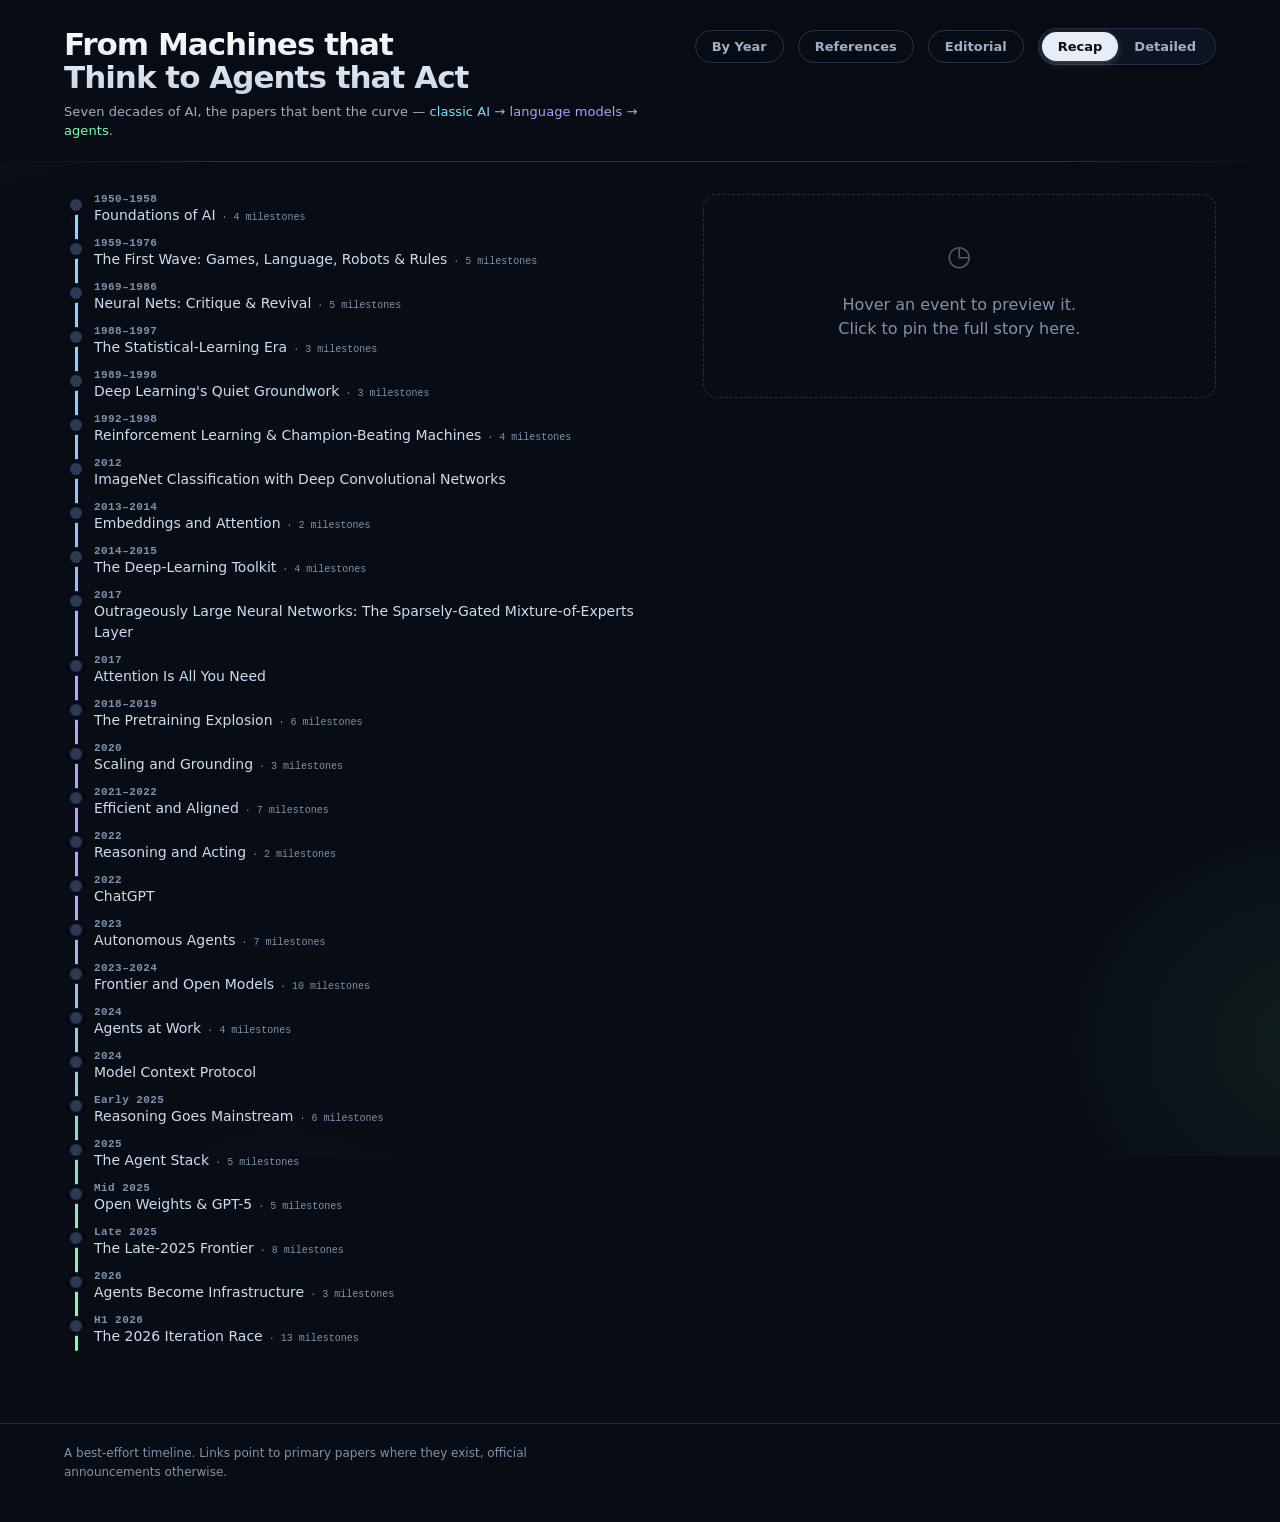
==== commit 7e6db96d: "feat: mobile filters & navigation pass Follow-up to the initial mobile optimization pass: make the t" ====
--- a/index.html
+++ b/index.html
@@ -42,5 +42,6 @@
 
   <script src="timeline-core.js"></script>
   <script src="app.js"></script>
+  <script src="nav.js"></script>
 </body>
 </html>
--- a/styles.css
+++ b/styles.css
@@ -104,6 +104,58 @@
               background var(--dur) var(--ease-out), transform var(--dur) var(--ease-spring);
 }
 .nav-link:hover { color: var(--ink); border-color: #3a4a63; background: rgba(255,255,255,.025); transform: translateY(-1px); }
+
+/* Mobile hamburger + slide-in drawer (built by nav.js); hidden on desktop. */
+.nav-burger, .nav-scrim, .nav-drawer { display: none; }
+@media (max-width: 760px) {
+  .header-actions .nav-link { display: none; }   /* collapsed into the drawer */
+  /* Drop the actions row entirely on pages that have no in-header control left
+     (everything but the index, which keeps the Recap/Detailed toggle). */
+  .header-actions:not(:has(.view-toggle)) { display: none; }
+  /* Reserve the top-right corner so the title never runs under the pinned ☰. */
+  .title-block { padding-right: 56px; }
+  .nav-burger {
+    position: absolute; top: 20px; right: clamp(16px, 5vw, 64px); z-index: 6;
+    display: inline-flex; flex-direction: column; justify-content: center; gap: 5px;
+    width: 44px; height: 44px; padding: 0 11px; box-sizing: border-box; flex-shrink: 0;
+    background: var(--panel); border: 1px solid var(--line); border-radius: 12px; cursor: pointer;
+  }
+  .nav-burger span { display: block; width: 100%; height: 2px; border-radius: 2px; background: var(--ink-dim); }
+  .nav-scrim {
+    display: block; position: fixed; inset: 0; z-index: 65;
+    background: rgba(4,7,12,.55); -webkit-backdrop-filter: blur(2px); backdrop-filter: blur(2px);
+    opacity: 0; pointer-events: none; transition: opacity var(--dur) var(--ease-out);
+  }
+  .nav-drawer {
+    display: flex; flex-direction: column; gap: 2px;
+    position: fixed; top: 0; right: 0; bottom: 0; z-index: 70;
+    width: min(78vw, 320px);
+    padding: 18px 16px calc(20px + env(safe-area-inset-bottom));
+    background: linear-gradient(180deg, var(--bg-2), var(--bg));
+    border-left: 1px solid var(--line); box-shadow: -22px 0 60px -16px rgba(0,0,0,.75);
+    transform: translateX(100%); transition: transform var(--dur) var(--ease-out);
+    overflow-y: auto; overscroll-behavior: contain;
+  }
+  body.nav-open .nav-scrim { opacity: 1; pointer-events: auto; }
+  body.nav-open .nav-drawer { transform: none; }
+  body.nav-open { overflow: hidden; }
+  .nav-drawer-close {
+    align-self: flex-end; width: 40px; height: 40px; margin-bottom: 6px; padding: 0;
+    display: grid; place-items: center; border-radius: 50%;
+    border: 1px solid var(--line); background: var(--panel); color: var(--ink-dim);
+    font: 400 22px/1 var(--sans); cursor: pointer;
+  }
+  .nav-drawer-link {
+    display: flex; align-items: center; width: 100%; min-height: 50px;
+    padding: 0 6px; border: 0; border-bottom: 1px solid var(--line-soft); border-radius: 0;
+    white-space: normal; font: 600 16px/1.2 var(--sans); color: var(--ink); background: none;
+  }
+  .nav-drawer-link:last-child { border-bottom: 0; }
+  .nav-drawer-link:hover { background: none; transform: none; }
+}
+@media (prefers-reduced-motion: reduce) {
+  .nav-scrim, .nav-drawer { transition: none; }
+}
 
 .timeline {
   display: grid; grid-template-columns: minmax(0, 1.15fr) minmax(0, 1fr);
@@ -311,6 +363,42 @@
 .filter-btn:hover { color: var(--ink); border-color: #3a4a63; transform: translateY(-1px); }
 .filter-btn.is-active { color: var(--bg); background: var(--ink); border-color: var(--ink); box-shadow: 0 2px 10px -3px rgba(230,237,246,.4); }
 
+/* Collapsible filter trigger — mobile only; the inline row stays on desktop.
+   .filter-options is display:contents on desktop so its buttons flow in the bar
+   exactly as before. */
+.filter-options { display: contents; }
+.filter-toggle { display: none; }
+.filter-toggle-value { color: var(--ink); font-weight: 700; }
+.filter-caret { color: var(--ink-faint); font-size: 11px; transition: transform var(--dur) var(--ease-out); }
+@media (max-width: 760px) {
+  .filters { position: relative; }
+  .filter-label { display: none; }
+  .filter-toggle {
+    display: inline-flex; align-items: center; gap: 8px; min-height: 44px;
+    appearance: none; cursor: pointer;
+    border: 1px solid var(--line); background: var(--panel); color: var(--ink-dim);
+    font: 600 13px/1 var(--sans); padding: 0 16px; border-radius: 999px;
+    transition: border-color var(--dur) var(--ease-out), color var(--dur) var(--ease-out);
+  }
+  .filter-toggle .filter-toggle-label { color: var(--ink-faint); font-weight: 600; }
+  .filter-toggle.is-filtered { border-color: var(--ink); }
+  .filter-options {
+    display: none; position: absolute; top: calc(100% + 6px);
+    left: clamp(16px, 5vw, 64px); z-index: 20;
+    flex-direction: column; gap: 6px; min-width: 220px;
+    padding: 8px; border-radius: 14px;
+    background: var(--panel-2); border: 1px solid var(--line); box-shadow: var(--shadow-card);
+  }
+  .filters.is-open .filter-options { display: flex; animation: menuDrop var(--dur) var(--ease-out); }
+  .filters.is-open .filter-caret { transform: rotate(180deg); }
+  .filter-options .filter-btn { width: 100%; justify-content: flex-start; text-align: left; }
+}
+@keyframes menuDrop { from { opacity: 0; transform: translateY(-6px); } to { opacity: 1; transform: none; } }
+@media (prefers-reduced-motion: reduce) {
+  .filters.is-open .filter-options { animation: none; }
+  .filter-caret { transition: none; }
+}
+
 /* Acronym tooltips in the click summary */
 .gloss { text-decoration: none; border-bottom: 1px dotted var(--ink-faint);
   cursor: help; position: relative; font-style: normal; }
@@ -467,12 +555,129 @@
   .yr-chip, .years-tip { transition: none; }
 }
 
+/* ──────────────────────────────────────────────────────────────────────────
+   MOBILE / TOUCH LAYER
+   Two independent axes:
+     • Layout      → keys off viewport width (≤760px stack, ≤480px phone pass)
+     • Interaction → keys off capability (hover/pointer), so hover-only states
+                     never stick after a tap and touch gets real affordances.
+   ────────────────────────────────────────────────────────────────────────── */
+
+/* Bottom-sheet scrim. Inert/hidden on desktop; shown on mobile only while a
+   detail card is pinned (driven by :has, dismissed by a JS tap handler). */
+.sheet-scrim { display: none; }
+
 @media (max-width: 760px) {
-  .timeline { grid-template-columns: 1fr; }
-  .detail { position: static; order: 2; }
-  .detail:empty { display: none; }
+  .timeline { grid-template-columns: 1fr; padding-bottom: 40px; }
+  .ref-entry { flex-wrap: wrap; row-gap: 0; }
+  .ref-entry .ref-sep { display: none; }
+
   .site-header { flex-direction: column; gap: 14px; }
   .header-actions { flex-wrap: wrap; }
-  .ref-entry { flex-wrap: wrap; row-gap: 0; }
-  .ref-entry .ref-sep { display: none; }
-}
+
+  /* Detail becomes a dismissable bottom sheet in both views. It slides up only
+     when a .detail-card is present, so the empty/hover-hint state never shows. */
+  .detail, .years-detail {
+    position: fixed; left: 0; right: 0; bottom: 0; top: auto;
+    width: auto; max-width: none; order: 0; margin: 0;
+    z-index: 60; max-height: 85vh; overflow-y: auto; overflow-x: hidden;
+    overscroll-behavior: contain;
+    padding: 10px 14px calc(14px + env(safe-area-inset-bottom));
+    background: linear-gradient(180deg, var(--bg-2), var(--bg));
+    border-top: 1px solid var(--line);
+    border-radius: 18px 18px 0 0;
+    box-shadow: 0 -22px 60px -16px rgba(0,0,0,.75);
+    transform: translateY(110%);
+    transition: transform var(--dur) var(--ease-out);
+    -webkit-overflow-scrolling: touch;
+  }
+  .detail:has(.detail-card), .years-detail:has(.detail-card) { transform: translateY(0); }
+  .detail .detail-empty { display: none; }
+  @media (prefers-reduced-motion: reduce) {
+    .detail, .years-detail { transition: none; }
+  }
+
+  /* Scrim behind the sheet; tapping it dismisses (handler wired in JS). */
+  body:has(.detail-card) .sheet-scrim {
+    display: block; position: fixed; inset: 0; z-index: 55;
+    background: rgba(4,7,12,.55);
+    -webkit-backdrop-filter: blur(2px); backdrop-filter: blur(2px);
+    animation: scrimIn var(--dur) var(--ease-out);
+  }
+  /* Lock the page behind the open sheet (the sheet scrolls independently). */
+  body:has(.detail-card) { overflow: hidden; }
+
+  /* Larger close target on the sheet. */
+  .detail-close { width: 40px; height: 40px; font-size: 22px; }
+
+  /* ≥44px touch targets for the header/filter controls. */
+  .nav-link, .toggle-btn, .filter-btn {
+    min-height: 44px; display: inline-flex; align-items: center; justify-content: center;
+  }
+
+  /* Roomier spine rows: pad the tap area and re-seat the dot to the year line. */
+  .event { padding: 7px 0; margin: 0; min-height: 44px; }
+  .event-dot { top: 12px; }
+
+  /* ── By Year: scroll horizontally instead of crushing 76 years to fit ── */
+  .years-scroll {
+    overflow-x: auto; overflow-y: visible;
+    overscroll-behavior-x: contain; -webkit-overflow-scrolling: touch;
+    padding-bottom: 6px;
+    /* Edge fades are scroll-aware: --fade-l/--fade-r are set by years.js to 0
+       at whichever end is fully reached, so the first/last year never sits
+       dimmed or clipped under a static mask. */
+    -webkit-mask-image: linear-gradient(90deg, transparent 0, #000 var(--fade-l, 0px), #000 calc(100% - var(--fade-r, 0px)), transparent 100%);
+            mask-image: linear-gradient(90deg, transparent 0, #000 var(--fade-l, 0px), #000 calc(100% - var(--fade-r, 0px)), transparent 100%);
+  }
+  .years-chart { width: max-content; min-width: 100%; }
+  .yr-col { flex: 0 0 auto; min-width: 32px; }
+  .yr-chip { width: 20px; max-width: 22px; height: 18px; position: relative; }
+  /* Extend the hit area beyond the small visual mark without distorting heights. */
+  .yr-chip::after { content: ""; position: absolute; inset: -5px -7px; }
+  .yr-tick { font-size: 11px; }
+  .yr-tick.is-labelled { font-size: 12px; }
+}
+
+@keyframes scrimIn { from { opacity: 0; } to { opacity: 1; } }
+
+/* Tighter phone pass: reclaim vertical space from the sticky header + gutters. */
+@media (max-width: 480px) {
+  .site-header { padding: 16px 16px 13px; gap: 10px; }
+  .nav-burger { top: 12px; right: 16px; }
+  .title-block h1 { font-size: clamp(19px, 6.4vw, 24px); }
+  .tagline { font-size: 12px; }
+  .header-actions { gap: 9px; width: 100%; }
+  .timeline { padding: 20px 16px 40px; }
+  .years { padding: 14px 16px 28px; }
+  .references, .editorial { padding-top: 22px; }
+}
+
+/* Touch devices: neutralise the lift/scale/glow hover states so they don't
+   stick after a tap, while keeping keyboard :focus-visible affordances and the
+   pinned-state styling intact. */
+@media (hover: none) {
+  .event:hover { transform: none; }
+  .event:hover .event-dot {
+    transform: none; background: #2b3a52; box-shadow: 0 0 0 4px var(--bg);
+  }
+  .event.is-pinned:hover .event-dot {
+    background: var(--c); box-shadow: 0 0 0 4px var(--bg), 0 0 14px var(--c);
+  }
+  .nav-link:hover, .filter-btn:hover, .toggle-btn:hover { transform: none; }
+  .nav-link:hover { background: transparent; border-color: var(--line); }
+  .yr-chip:hover {
+    transform: none; box-shadow: none;
+    background: color-mix(in srgb, var(--c) 26%, transparent);
+  }
+  .yr-chip.is-pinned:hover {
+    background: var(--c); box-shadow: 0 0 0 2px var(--bg), 0 0 0 3px var(--c);
+  }
+}
+
+/* Tap-to-toggle glossary tips (touch has no hover; JS adds .is-tip on tap). */
+.gloss.is-tip::after { opacity: 1; transform: translateX(-50%) translateY(0); }
+.gloss.is-tip::before { opacity: 1; }
+@media (max-width: 760px) {
+  .gloss::after { max-width: min(230px, 78vw); }
+}
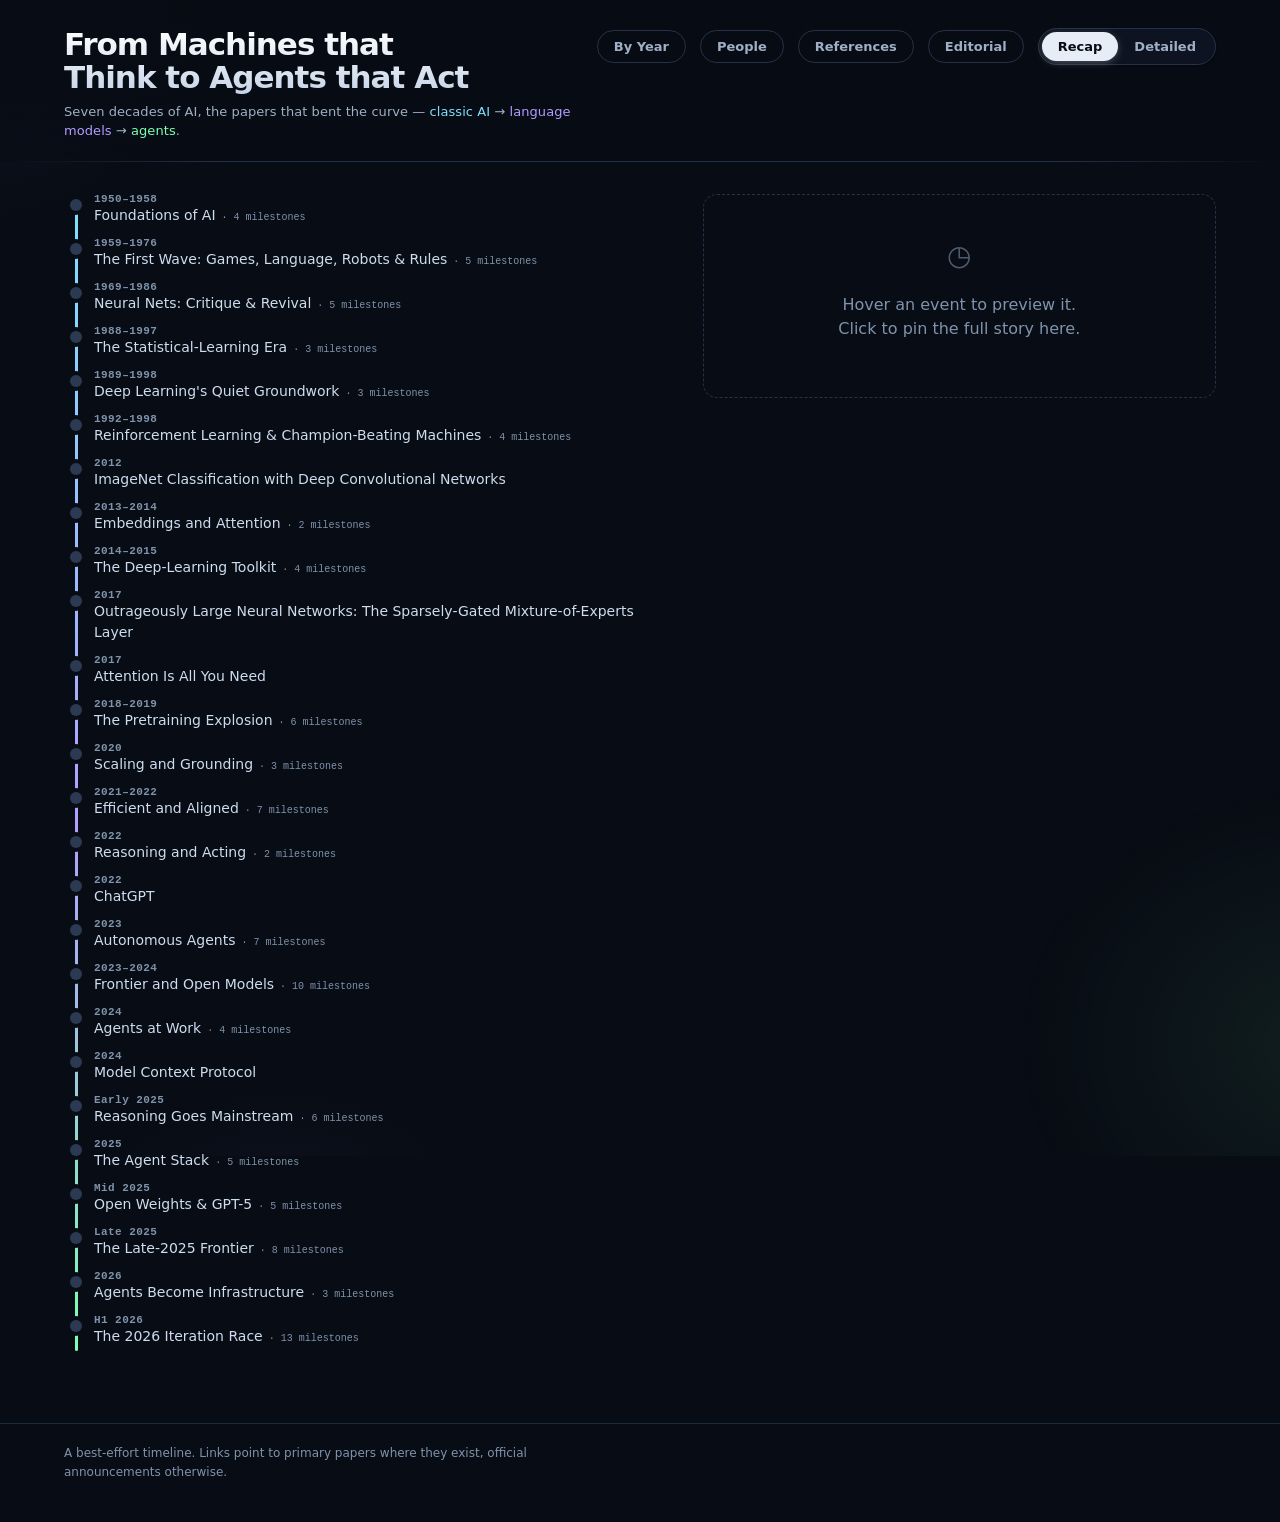
==== commit f36d6410: "feat: add People section — researcher bios linked to the timeline New `people.html` / `people.js` pa" ====
--- a/index.html
+++ b/index.html
@@ -15,6 +15,7 @@
     </div>
     <div class="header-actions">
       <a class="nav-link" href="years.html">By Year</a>
+      <a class="nav-link" href="people.html">People</a>
       <a class="nav-link" href="references.html">References</a>
       <a class="nav-link" href="editorial.html">Editorial</a>
       <div class="view-toggle" role="group" aria-label="View density">
--- a/styles.css
+++ b/styles.css
@@ -473,6 +473,124 @@
 .editorial strong { color: var(--ink); }
 .editorial em { font-style: normal; font-weight: 600; color: var(--ink); }
 
+/* ── People page ── */
+/* Era filter reuses .filter-btn, but not .filter-options: four chips wrap fine
+   on a phone, so this bar stays inline instead of collapsing to a dropdown. */
+.people-filters { padding: 10px clamp(16px, 5vw, 64px) 0; }
+
+.people { padding: 18px clamp(16px, 5vw, 64px) 64px; max-width: 1320px; }
+.people-count {
+  margin: 0 0 16px; font: 600 10px/1 var(--mono); letter-spacing: .12em;
+  text-transform: uppercase; color: var(--ink-faint);
+}
+/* Rows stretch so the Wikipedia pill (margin-top:auto) bottom-aligns across a
+   row — bios vary a lot in length, and ragged card bottoms read as unfinished. */
+/* min() on the track floor and min-width:0 on the card both matter: the chips
+   set white-space:nowrap, and a grid item's automatic minimum would otherwise
+   size the column to the longest untruncated event title and overflow the page. */
+.people-grid {
+  display: grid; gap: 18px;
+  grid-template-columns: repeat(auto-fill, minmax(min(320px, 100%), 1fr));
+}
+
+.person-card {
+  position: relative; display: flex; flex-direction: column; min-width: 0;
+  padding: 20px 22px 18px; border-radius: var(--radius);
+  background: linear-gradient(180deg, var(--panel-2), var(--panel));
+  border: 1px solid var(--line-soft); box-shadow: var(--shadow-1);
+  transition: border-color var(--dur) var(--ease-out), box-shadow var(--dur) var(--ease-out),
+              transform var(--dur) var(--ease-spring);
+}
+/* The era accent: a colored rule down the leading edge, echoing the spine dot. */
+.person-card::before {
+  content: ""; position: absolute; left: 0; top: 14px; bottom: 14px; width: 3px;
+  border-radius: 0 3px 3px 0; background: var(--c);
+  box-shadow: 0 0 14px -2px var(--c); opacity: .85;
+}
+.person-card:hover {
+  transform: translateY(-2px); border-color: #33415a; box-shadow: var(--shadow-2);
+}
+
+.person-era {
+  font: 600 9.5px/1 var(--mono); letter-spacing: .13em; text-transform: uppercase;
+  color: var(--c); opacity: .9; margin-bottom: 8px;
+}
+.person-name {
+  margin: 0 0 5px; font-size: 19px; line-height: 1.15; font-weight: 750;
+  letter-spacing: -.02em; color: #fff; text-wrap: balance;
+}
+.person-known {
+  margin: 0 0 12px; font: 500 12px/1.45 var(--mono); color: var(--ink-faint);
+  text-wrap: pretty;
+}
+.person-bio {
+  margin: 0 0 14px; font-size: 13.5px; line-height: 1.62; color: var(--ink-dim);
+  text-wrap: pretty;
+}
+/* "Where they are now" — set apart by a rule rather than a label, since for the
+   people who have died the line is a legacy note, not a current post. */
+.person-now {
+  margin: 0 0 14px; padding-top: 12px; border-top: 1px solid var(--line-soft);
+  font-size: 12.5px; line-height: 1.6; color: var(--ink-faint); text-wrap: pretty;
+}
+.person-now::before {
+  content: "▸ "; color: var(--c); font-size: 11px;
+}
+
+/* Milestone chips: this person's events, deep-linking into the timeline. */
+.person-events {
+  list-style: none; margin: 0 0 14px; padding: 0;
+  display: flex; flex-direction: column; gap: 5px; min-width: 0;
+}
+.person-event {
+  display: flex; align-items: baseline; gap: 9px; min-width: 0;
+  padding: 5px 10px; border-radius: 8px; text-decoration: none;
+  background: color-mix(in srgb, var(--c) 8%, transparent);
+  border: 1px solid color-mix(in srgb, var(--c) 22%, transparent);
+  transition: background var(--dur) var(--ease-out), border-color var(--dur) var(--ease-out);
+}
+.person-event:hover {
+  background: color-mix(in srgb, var(--c) 16%, transparent);
+  border-color: color-mix(in srgb, var(--c) 46%, transparent);
+}
+.pe-year { flex-shrink: 0; font: 700 11px/1.5 var(--mono); color: var(--c); }
+.pe-title {
+  min-width: 0; overflow: hidden; text-overflow: ellipsis; white-space: nowrap;
+  font-size: 12px; line-height: 1.5; color: var(--ink-dim);
+}
+.person-event:hover .pe-title { color: var(--ink); }
+
+.person-wiki {
+  margin-top: auto; align-self: flex-start;
+  font: 600 11.5px/1 var(--sans); color: var(--ink-dim); text-decoration: none;
+  border: 1px solid var(--line); border-radius: 999px; padding: 8px 13px;
+  transition: color var(--dur) var(--ease-out), border-color var(--dur) var(--ease-out),
+              background var(--dur) var(--ease-out);
+}
+.person-wiki:hover { color: var(--ink); border-color: #3a4a63; background: rgba(255,255,255,.025); }
+.person-wiki.is-absent {
+  color: var(--ink-faint); border-style: dashed; border-color: var(--line-soft); opacity: .7;
+}
+.person-wiki.is-absent:hover { background: transparent; border-color: var(--line-soft); color: var(--ink-faint); }
+
+@media (max-width: 760px) {
+  .people-grid { grid-template-columns: 1fr; gap: 14px; }
+  .people { padding-top: 14px; }
+  .people-filters { padding-top: 8px; }
+  /* Match the rest of the mobile pass: full-height tap targets on the chips. */
+  .people-filters .filter-btn { min-height: 40px; }
+}
+@media (max-width: 480px) {
+  .people { padding: 12px 16px 40px; }
+  .people-filters { padding: 8px 16px 0; }
+  .person-card { padding: 16px 18px 15px; }
+  .person-name { font-size: 18px; }
+}
+@media (hover: none) {
+  .person-card:hover { transform: none; border-color: var(--line-soft); box-shadow: var(--shadow-1); }
+  .person-wiki:hover { background: transparent; border-color: var(--line); color: var(--ink-dim); }
+}
+
 /* ── By Year (horizontal) view ── */
 /* Page is a flex column so the chart can be anchored to the bottom while the
    click-summary panel sits at the top-left, above the timeline. */
